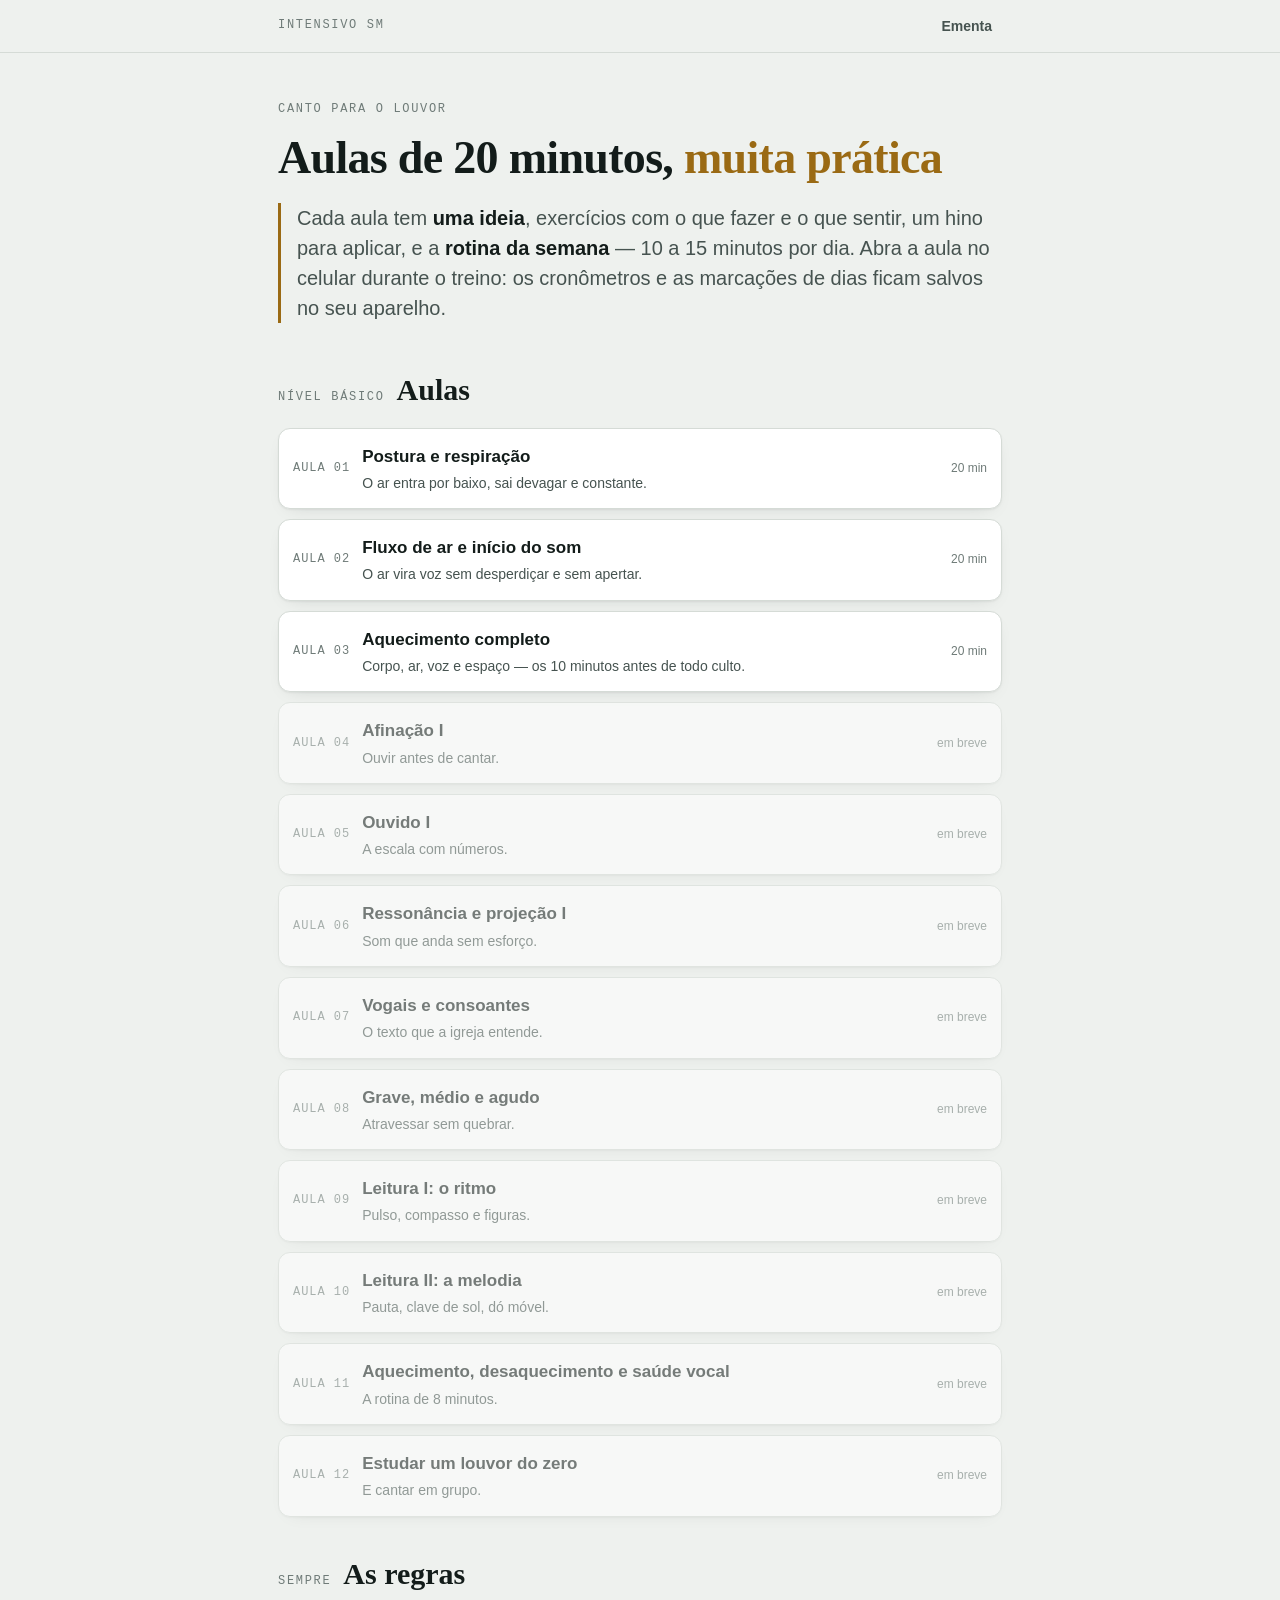
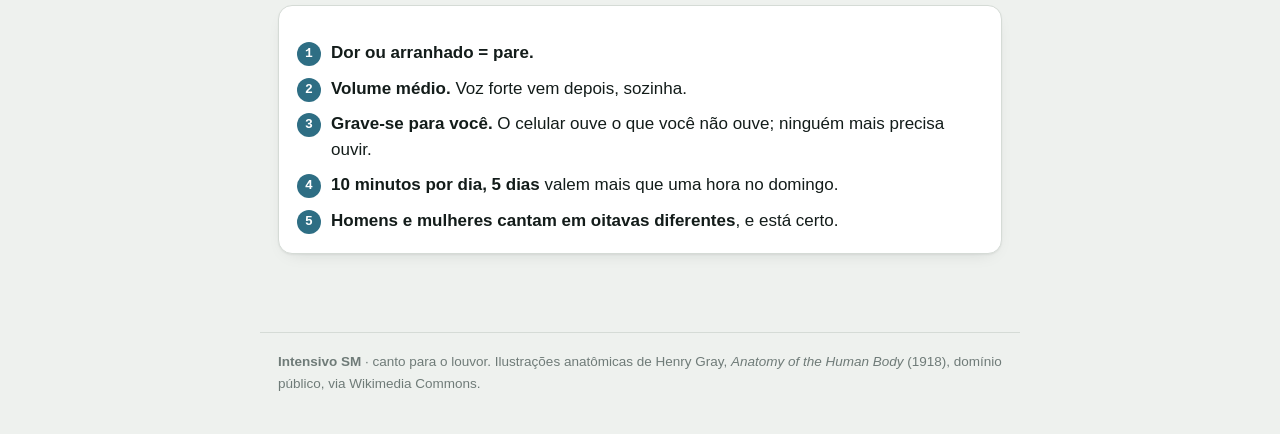
==== index.html @ c98d837c "Revisão do professor: gravação como auto-análise; aula 1 com mão no peito/barriga; aula 2 com "hhhaa" ====
<!doctype html>
<html lang="pt-BR">
<head>
<meta charset="utf-8">
<meta name="viewport" content="width=device-width, initial-scale=1, viewport-fit=cover">
<meta name="theme-color" content="#EEF1EE" media="(prefers-color-scheme: light)">
<meta name="theme-color" content="#0F1513" media="(prefers-color-scheme: dark)">
<title>Intensivo SM — canto para o louvor</title>
<meta name="description" content="Aulas de canto de 20 minutos para quem canta na igreja: teoria rápida, muita prática e uma rotina de treino para a semana.">
<link rel="stylesheet" href="assets/style.css">
</head>
<body data-lesson="index">

<header class="topbar">
  <div class="wrap">
    <span class="eyebrow">Intensivo SM</span>
    <nav aria-label="Links"><a href="https://github.com/jairofilho79/intensivo-sm-canto/blob/main/ementa-intensivo.md">Ementa</a></nav>
  </div>
</header>

<main class="wrap">
  <div class="hero">
    <span class="eyebrow">canto para o louvor</span>
    <h1>Aulas de 20 minutos, <em>muita prática</em></h1>
    <p class="thesis">Cada aula tem <strong>uma ideia</strong>, exercícios com o que fazer e o que sentir, um hino para aplicar, e a <strong>rotina da semana</strong> — 10 a 15 minutos por dia. Abra a aula no celular durante o treino: os cronômetros e as marcações de dias ficam salvos no seu aparelho.</p>
  </div>

  <section>
    <div class="sec-head"><span class="eyebrow">nível básico</span><h2>Aulas</h2></div>
    <ul class="lessons">
      <li><a href="aula-01-respiracao.html"><span class="num">AULA 01</span><span class="t">Postura e respiração<span class="s">O ar entra por baixo, sai devagar e constante.</span></span><span class="tag">20 min</span></a></li>
      <li><a href="aula-02-fluxo-de-ar.html"><span class="num">AULA 02</span><span class="t">Fluxo de ar e início do som<span class="s">O ar vira voz sem desperdiçar e sem apertar.</span></span><span class="tag">20 min</span></a></li>
      <li><a href="aula-03-aquecimento.html"><span class="num">AULA 03</span><span class="t">Aquecimento completo<span class="s">Corpo, ar, voz e espaço — os 10 minutos antes de todo culto.</span></span><span class="tag">20 min</span></a></li>
      <li><a class="soon" href="#" aria-disabled="true"><span class="num">AULA 04</span><span class="t">Afinação I<span class="s">Ouvir antes de cantar.</span></span><span class="tag">em breve</span></a></li>
      <li><a class="soon" href="#" aria-disabled="true"><span class="num">AULA 05</span><span class="t">Ouvido I<span class="s">A escala com números.</span></span><span class="tag">em breve</span></a></li>
      <li><a class="soon" href="#" aria-disabled="true"><span class="num">AULA 06</span><span class="t">Ressonância e projeção I<span class="s">Som que anda sem esforço.</span></span><span class="tag">em breve</span></a></li>
      <li><a class="soon" href="#" aria-disabled="true"><span class="num">AULA 07</span><span class="t">Vogais e consoantes<span class="s">O texto que a igreja entende.</span></span><span class="tag">em breve</span></a></li>
      <li><a class="soon" href="#" aria-disabled="true"><span class="num">AULA 08</span><span class="t">Grave, médio e agudo<span class="s">Atravessar sem quebrar.</span></span><span class="tag">em breve</span></a></li>
      <li><a class="soon" href="#" aria-disabled="true"><span class="num">AULA 09</span><span class="t">Leitura I: o ritmo<span class="s">Pulso, compasso e figuras.</span></span><span class="tag">em breve</span></a></li>
      <li><a class="soon" href="#" aria-disabled="true"><span class="num">AULA 10</span><span class="t">Leitura II: a melodia<span class="s">Pauta, clave de sol, dó móvel.</span></span><span class="tag">em breve</span></a></li>
      <li><a class="soon" href="#" aria-disabled="true"><span class="num">AULA 11</span><span class="t">Aquecimento, desaquecimento e saúde vocal<span class="s">A rotina de 8 minutos.</span></span><span class="tag">em breve</span></a></li>
      <li><a class="soon" href="#" aria-disabled="true"><span class="num">AULA 12</span><span class="t">Estudar um louvor do zero<span class="s">E cantar em grupo.</span></span><span class="tag">em breve</span></a></li>
    </ul>
  </section>

  <section>
    <div class="sec-head"><span class="eyebrow">sempre</span><h2>As regras</h2></div>
    <div class="card">
      <ol class="steps">
        <li><strong>Dor ou arranhado = pare.</strong></li>
        <li><strong>Volume médio.</strong> Voz forte vem depois, sozinha.</li>
        <li><strong>Grave-se para você.</strong> O celular ouve o que você não ouve; ninguém mais precisa ouvir.</li>
        <li><strong>10 minutos por dia, 5 dias</strong> valem mais que uma hora no domingo.</li>
        <li><strong>Homens e mulheres cantam em oitavas diferentes</strong>, e está certo.</li>
      </ol>
    </div>
  </section>
</main>

<footer>
  <div class="wrap">
    <p><b>Intensivo SM</b> · canto para o louvor. Ilustrações anatômicas de Henry Gray, <em>Anatomy of the Human Body</em> (1918), domínio público, via Wikimedia Commons.</p>
  </div>
</footer>

<script src="assets/app.js"></script>
</body>
</html>
---- assets/style.css ----
/* Intensivo SM — estilo compartilhado das aulas
   Mobile-first. Funciona sem JS; o JS só adiciona timer e checklists. */

:root{
  --paper:#EEF1EE; --surface:#FFFFFF; --surface-2:#F4F7F4;
  --ink:#131C1A; --ink-2:#465350; --ink-3:#6F7B78;
  --rule:#D5DBD6; --accent:#2E6E84; --accent-ink:#FFFFFF;
  --good:#3E7D5A; --warn:#A3491F; --warn-bg:#FBEFE7; --gold:#9A6A14;
  --shadow:0 1px 2px rgba(19,28,26,.05), 0 6px 20px -12px rgba(19,28,26,.22);
  --maxw:760px; --radius:14px;
  color-scheme:light;
}
@media (prefers-color-scheme:dark){
  :root:not([data-theme="light"]){
    --paper:#0F1513; --surface:#161D1B; --surface-2:#1C2523;
    --ink:#E7ECE8; --ink-2:#A9B4B0; --ink-3:#7E8986;
    --rule:#2A3431; --accent:#7CC0D6; --accent-ink:#0F1513;
    --good:#8DC9A6; --warn:#E8956B; --warn-bg:#2A1E17; --gold:#E0B25C;
    --shadow:0 1px 2px rgba(0,0,0,.4), 0 8px 24px -14px rgba(0,0,0,.7);
    color-scheme:dark;
  }
}
:root[data-theme="dark"]{
  --paper:#0F1513; --surface:#161D1B; --surface-2:#1C2523;
  --ink:#E7ECE8; --ink-2:#A9B4B0; --ink-3:#7E8986;
  --rule:#2A3431; --accent:#7CC0D6; --accent-ink:#0F1513;
  --good:#8DC9A6; --warn:#E8956B; --warn-bg:#2A1E17; --gold:#E0B25C;
  --shadow:0 1px 2px rgba(0,0,0,.4), 0 8px 24px -14px rgba(0,0,0,.7);
  color-scheme:dark;
}

*{box-sizing:border-box}
html{-webkit-text-size-adjust:100%; text-size-adjust:100%}
body{
  margin:0; background:var(--paper); color:var(--ink);
  font-family:-apple-system,BlinkMacSystemFont,"Segoe UI",Roboto,"Helvetica Neue",Arial,sans-serif;
  font-size:17px; line-height:1.6; -webkit-font-smoothing:antialiased;
  padding-left:env(safe-area-inset-left); padding-right:env(safe-area-inset-right);
  -webkit-tap-highlight-color:transparent;
}
h1,h2,h3,h4{font-family:"Iowan Old Style","Palatino Linotype",Palatino,Georgia,"Times New Roman",serif;font-weight:700;margin:0;line-height:1.15;text-wrap:balance}
p{margin:0}
p+p{margin-top:.7em}
a{color:var(--accent)}
img{max-width:100%;height:auto;display:block}
button{font:inherit;color:inherit}
:focus-visible{outline:3px solid var(--accent);outline-offset:3px;border-radius:4px}
.wrap{max-width:var(--maxw);margin:0 auto;padding:0 18px}
.mono{font-family:ui-monospace,"SF Mono",Menlo,Consolas,monospace;font-variant-numeric:tabular-nums}
.eyebrow{font-family:ui-monospace,"SF Mono",Menlo,Consolas,monospace;font-size:12px;letter-spacing:.14em;text-transform:uppercase;color:var(--ink-3)}
.sr-only{position:absolute;width:1px;height:1px;overflow:hidden;clip:rect(0 0 0 0);white-space:nowrap}

/* barra fixa */
.topbar{position:sticky;top:0;z-index:20;background:color-mix(in srgb,var(--paper) 90%,transparent);backdrop-filter:blur(10px);-webkit-backdrop-filter:blur(10px);border-bottom:1px solid var(--rule);padding-top:env(safe-area-inset-top)}
.topbar .wrap{display:flex;align-items:center;justify-content:space-between;gap:10px;min-height:52px}
.topbar .eyebrow{white-space:nowrap;overflow:hidden;text-overflow:ellipsis;min-width:0}
.topbar nav{display:flex;gap:4px}
.topbar a{display:inline-flex;align-items:center;justify-content:center;min-width:44px;min-height:44px;padding:0 10px;border-radius:10px;text-decoration:none;color:var(--ink-2);font-size:14px;font-weight:600}
.topbar a:hover{background:var(--surface-2)}
.topbar a[aria-disabled="true"]{opacity:.35;pointer-events:none}

/* abertura */
.hero{padding:40px 0 10px}
.hero h1{font-size:clamp(30px,7vw,46px);letter-spacing:-.015em;margin-top:12px}
.hero h1 em{font-style:normal;color:var(--gold)}
.thesis{margin-top:18px;font-size:clamp(17px,2.4vw,20px);line-height:1.5;color:var(--ink-2);border-left:3px solid var(--gold);padding-left:16px}
.thesis strong{color:var(--ink)}

/* seções */
section{margin-top:40px}
.sec-head{display:flex;align-items:baseline;gap:12px;margin-bottom:14px}
.sec-head h2{font-size:clamp(23px,5vw,30px)}
.sec-head .eyebrow{white-space:nowrap}

/* cartões */
.card{background:var(--surface);border:1px solid var(--rule);border-radius:var(--radius);box-shadow:var(--shadow);padding:20px 18px}
.card+.card{margin-top:14px}
.card h3{font-size:21px}
.card .lede{margin-top:8px;color:var(--ink-2)}
figure{margin:0}
.fig img{border-radius:10px;background:#fff;margin:0 auto}
.fig figcaption{margin-top:12px;padding-top:10px;border-top:1px solid var(--rule);font-size:14px;line-height:1.5;color:var(--ink-2)}
.fig .credit{display:block;margin-top:6px;font-size:12px;color:var(--ink-3)}
.idea{margin-top:16px}
.idea .image{margin-top:14px;padding:12px;border-radius:10px;background:var(--surface-2);border:1px dashed var(--rule);font-size:15.5px;color:var(--ink-2)}
.idea .image b{color:var(--ink)}

/* bloco de exercício */
.block{position:relative}
.block-top{display:flex;align-items:center;justify-content:space-between;gap:10px;flex-wrap:wrap;margin-bottom:10px}
.chip{display:inline-flex;align-items:center;gap:8px;font-family:ui-monospace,"SF Mono",Menlo,Consolas,monospace;font-size:13px;color:var(--ink-3);letter-spacing:.04em}
.chip b{color:var(--ink);font-weight:600}
.steps{margin:14px 0 0;padding:0;list-style:none;counter-reset:s;display:grid;gap:10px}
.steps li{counter-increment:s;position:relative;padding-left:34px;line-height:1.5}
.steps li::before{content:counter(s);position:absolute;left:0;top:2px;width:24px;height:24px;border-radius:50%;background:var(--accent);color:var(--accent-ink);font-family:ui-monospace,Menlo,monospace;font-size:13px;font-weight:600;display:grid;place-items:center}
.fields{display:grid;gap:10px;margin-top:16px}
@media (min-width:640px){.fields{grid-template-columns:1fr 1fr}.fields .span{grid-column:1/-1}}
.field{background:var(--surface-2);border:1px solid var(--rule);border-radius:10px;padding:13px 14px;font-size:15.5px;color:var(--ink-2)}
.field h4{font-family:ui-monospace,"SF Mono",Menlo,Consolas,monospace;font-weight:600;font-size:11.5px;letter-spacing:.14em;text-transform:uppercase;color:var(--ink-3);margin-bottom:7px}
.field.feel h4{color:var(--good)}
.field.warn{background:var(--warn-bg);border-color:transparent}
.field.warn h4{color:var(--warn)}
.field strong{color:var(--ink)}

/* timer */
.timer{display:inline-flex;align-items:center;gap:6px}
.timer button{min-height:44px;min-width:44px;padding:0 14px;border-radius:999px;border:1px solid var(--rule);background:var(--surface);cursor:pointer;font-weight:600;font-size:15px;display:inline-flex;align-items:center;gap:8px;touch-action:manipulation}
.timer button.primary{background:var(--accent);color:var(--accent-ink);border-color:transparent}
.timer output{font-family:ui-monospace,"SF Mono",Menlo,Consolas,monospace;font-variant-numeric:tabular-nums;font-size:15px;min-width:4ch;text-align:center}
.timer.running button.primary{background:var(--warn)}
.timer.done output{color:var(--good);font-weight:700}
.timer .reset{padding:0 10px}

/* tabela de rotina */
.routine{width:100%;border-collapse:collapse;margin-top:12px;font-size:15.5px}
.routine th,.routine td{text-align:left;padding:10px 8px;border-top:1px solid var(--rule);vertical-align:top}
.routine th{font-family:ui-monospace,Menlo,monospace;font-size:11.5px;letter-spacing:.12em;text-transform:uppercase;color:var(--ink-3);font-weight:600;border-top:none}
.routine td.min{font-family:ui-monospace,Menlo,monospace;white-space:nowrap;color:var(--ink-3)}
.routine td strong{color:var(--ink)}

/* checklist de dias */
.days{display:grid;grid-template-columns:repeat(5,1fr);gap:8px;margin-top:14px}
.days label{display:flex;flex-direction:column;align-items:center;gap:6px;padding:10px 4px;border:1px solid var(--rule);border-radius:10px;background:var(--surface-2);cursor:pointer;font-size:13px;color:var(--ink-2);min-height:64px;justify-content:center;user-select:none}
.days input{width:22px;height:22px;margin:0;accent-color:var(--accent)}
.days label:has(input:checked){background:var(--surface);border-color:var(--good);color:var(--ink)}
.days label:has(input:checked) span{font-weight:700}
.record{margin-top:14px;padding:13px 14px;border-radius:10px;background:var(--surface-2);border:1px solid var(--rule);font-size:15.5px;color:var(--ink-2);display:flex;gap:10px;align-items:flex-start}
.record strong{color:var(--ink)}

/* passou? */
.checks{margin:12px 0 0;padding:0;list-style:none;display:grid;gap:8px}
.checks label{display:flex;gap:12px;align-items:flex-start;padding:12px 12px;border:1px solid var(--rule);border-radius:10px;background:var(--surface);cursor:pointer;line-height:1.45}
.checks input{width:22px;height:22px;flex:none;margin-top:2px;accent-color:var(--good)}
.checks label:has(input:checked){border-color:var(--good)}

/* avisos */
.rule{margin-top:20px;padding:14px 16px;border-radius:10px;background:var(--warn-bg);color:var(--ink-2);font-size:15.5px;border-left:3px solid var(--warn)}
.rule strong{color:var(--warn)}
.next{margin-top:16px;padding:14px 16px;border-radius:10px;background:var(--surface-2);border:1px dashed var(--rule);font-size:15.5px;color:var(--ink-2)}

/* rodapé */
footer{margin-top:56px;padding:22px 0 calc(40px + env(safe-area-inset-bottom));color:var(--ink-3);font-size:13.5px;line-height:1.6}
footer .wrap{border-top:1px solid var(--rule);padding-top:18px}
.footnav{display:flex;justify-content:space-between;gap:10px;margin-bottom:16px}
.footnav a{display:inline-flex;align-items:center;min-height:44px;padding:0 14px;border-radius:10px;border:1px solid var(--rule);background:var(--surface);text-decoration:none;color:var(--ink);font-weight:600;font-size:15px}
.footnav a[aria-disabled="true"]{opacity:.35;pointer-events:none}

/* índice */
.lessons{margin:20px 0 0;padding:0;list-style:none;display:grid;gap:10px}
.lessons a{display:grid;grid-template-columns:auto 1fr auto;align-items:center;gap:12px;padding:14px 14px;border:1px solid var(--rule);border-radius:12px;background:var(--surface);text-decoration:none;color:var(--ink);box-shadow:var(--shadow)}
.lessons .num{font-family:ui-monospace,Menlo,monospace;font-size:12px;color:var(--ink-3);letter-spacing:.08em;white-space:nowrap}
.lessons .t{font-weight:700;font-size:17px}
.lessons .s{display:block;font-weight:400;font-size:14px;color:var(--ink-2);margin-top:2px}
.lessons .soon{opacity:.55;pointer-events:none}
.lessons .tag{font-size:12px;color:var(--ink-3);white-space:nowrap}

@media (prefers-reduced-motion:reduce){*{animation:none!important;transition:none!important;scroll-behavior:auto!important}}
@media print{.topbar,.timer,.footnav{display:none}.card{box-shadow:none;break-inside:avoid}}
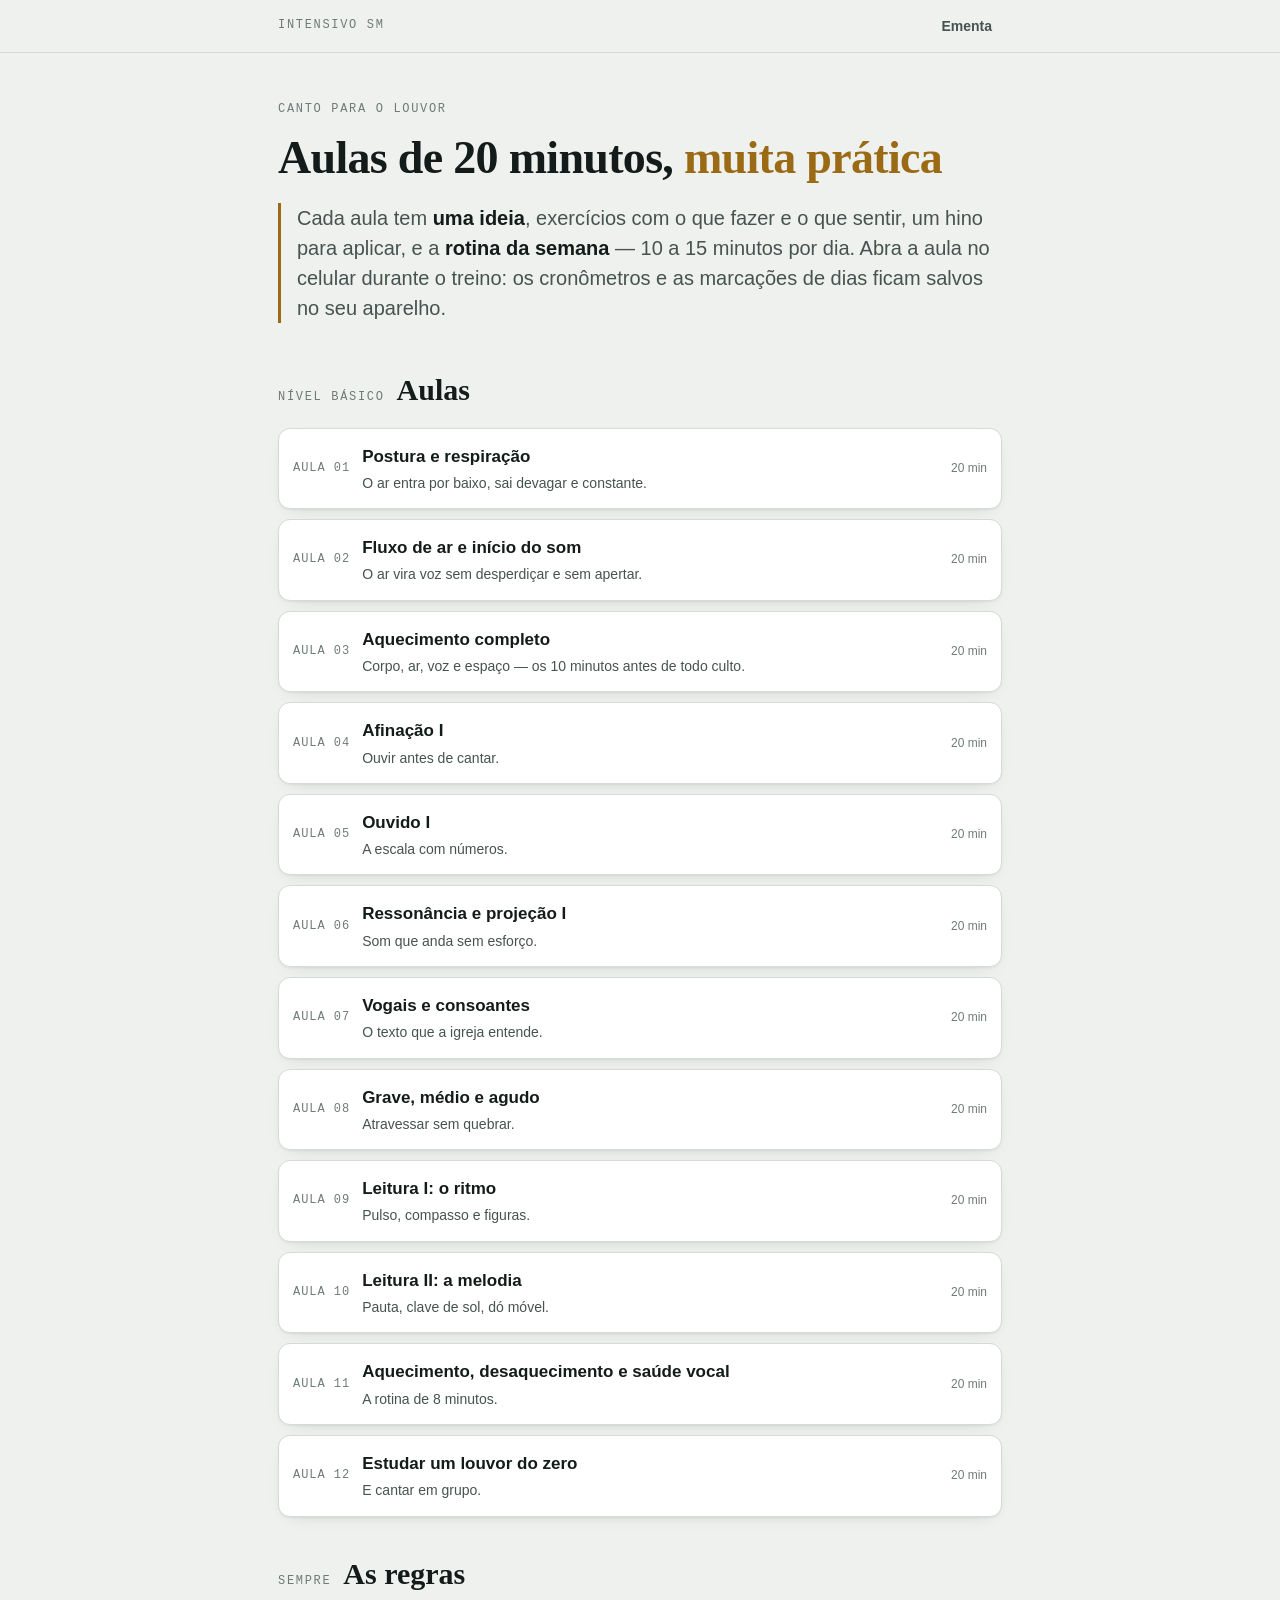
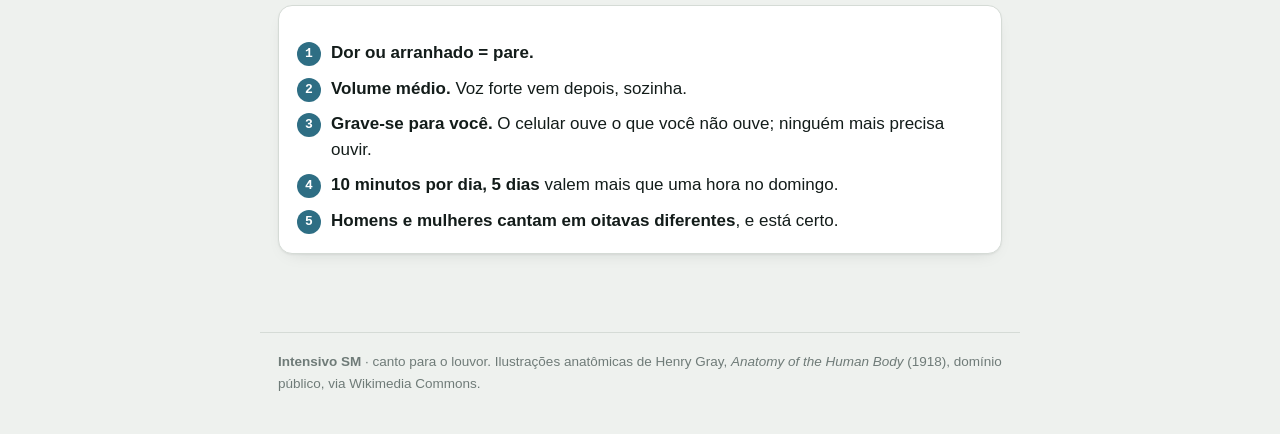
==== commit 1ecbcfec: "Aulas 4–12 como páginas; ementa do intermediário e do avançado com roteiro completo - Páginas aula-0" ====
--- a/index.html
+++ b/index.html
@@ -31,15 +31,15 @@
       <li><a href="aula-01-respiracao.html"><span class="num">AULA 01</span><span class="t">Postura e respiração<span class="s">O ar entra por baixo, sai devagar e constante.</span></span><span class="tag">20 min</span></a></li>
       <li><a href="aula-02-fluxo-de-ar.html"><span class="num">AULA 02</span><span class="t">Fluxo de ar e início do som<span class="s">O ar vira voz sem desperdiçar e sem apertar.</span></span><span class="tag">20 min</span></a></li>
       <li><a href="aula-03-aquecimento.html"><span class="num">AULA 03</span><span class="t">Aquecimento completo<span class="s">Corpo, ar, voz e espaço — os 10 minutos antes de todo culto.</span></span><span class="tag">20 min</span></a></li>
-      <li><a class="soon" href="#" aria-disabled="true"><span class="num">AULA 04</span><span class="t">Afinação I<span class="s">Ouvir antes de cantar.</span></span><span class="tag">em breve</span></a></li>
-      <li><a class="soon" href="#" aria-disabled="true"><span class="num">AULA 05</span><span class="t">Ouvido I<span class="s">A escala com números.</span></span><span class="tag">em breve</span></a></li>
-      <li><a class="soon" href="#" aria-disabled="true"><span class="num">AULA 06</span><span class="t">Ressonância e projeção I<span class="s">Som que anda sem esforço.</span></span><span class="tag">em breve</span></a></li>
-      <li><a class="soon" href="#" aria-disabled="true"><span class="num">AULA 07</span><span class="t">Vogais e consoantes<span class="s">O texto que a igreja entende.</span></span><span class="tag">em breve</span></a></li>
-      <li><a class="soon" href="#" aria-disabled="true"><span class="num">AULA 08</span><span class="t">Grave, médio e agudo<span class="s">Atravessar sem quebrar.</span></span><span class="tag">em breve</span></a></li>
-      <li><a class="soon" href="#" aria-disabled="true"><span class="num">AULA 09</span><span class="t">Leitura I: o ritmo<span class="s">Pulso, compasso e figuras.</span></span><span class="tag">em breve</span></a></li>
-      <li><a class="soon" href="#" aria-disabled="true"><span class="num">AULA 10</span><span class="t">Leitura II: a melodia<span class="s">Pauta, clave de sol, dó móvel.</span></span><span class="tag">em breve</span></a></li>
-      <li><a class="soon" href="#" aria-disabled="true"><span class="num">AULA 11</span><span class="t">Aquecimento, desaquecimento e saúde vocal<span class="s">A rotina de 8 minutos.</span></span><span class="tag">em breve</span></a></li>
-      <li><a class="soon" href="#" aria-disabled="true"><span class="num">AULA 12</span><span class="t">Estudar um louvor do zero<span class="s">E cantar em grupo.</span></span><span class="tag">em breve</span></a></li>
+      <li><a href="aula-04-afinacao.html"><span class="num">AULA 04</span><span class="t">Afinação I<span class="s">Ouvir antes de cantar.</span></span><span class="tag">20 min</span></a></li>
+      <li><a href="aula-05-ouvido.html"><span class="num">AULA 05</span><span class="t">Ouvido I<span class="s">A escala com números.</span></span><span class="tag">20 min</span></a></li>
+      <li><a href="aula-06-ressonancia.html"><span class="num">AULA 06</span><span class="t">Ressonância e projeção I<span class="s">Som que anda sem esforço.</span></span><span class="tag">20 min</span></a></li>
+      <li><a href="aula-07-vogais-consoantes.html"><span class="num">AULA 07</span><span class="t">Vogais e consoantes<span class="s">O texto que a igreja entende.</span></span><span class="tag">20 min</span></a></li>
+      <li><a href="aula-08-grave-medio-agudo.html"><span class="num">AULA 08</span><span class="t">Grave, médio e agudo<span class="s">Atravessar sem quebrar.</span></span><span class="tag">20 min</span></a></li>
+      <li><a href="aula-09-leitura-ritmo.html"><span class="num">AULA 09</span><span class="t">Leitura I: o ritmo<span class="s">Pulso, compasso e figuras.</span></span><span class="tag">20 min</span></a></li>
+      <li><a href="aula-10-leitura-melodia.html"><span class="num">AULA 10</span><span class="t">Leitura II: a melodia<span class="s">Pauta, clave de sol, dó móvel.</span></span><span class="tag">20 min</span></a></li>
+      <li><a href="aula-11-saude-vocal.html"><span class="num">AULA 11</span><span class="t">Aquecimento, desaquecimento e saúde vocal<span class="s">A rotina de 8 minutos.</span></span><span class="tag">20 min</span></a></li>
+      <li><a href="aula-12-louvor-do-zero.html"><span class="num">AULA 12</span><span class="t">Estudar um louvor do zero<span class="s">E cantar em grupo.</span></span><span class="tag">20 min</span></a></li>
     </ul>
   </section>
 
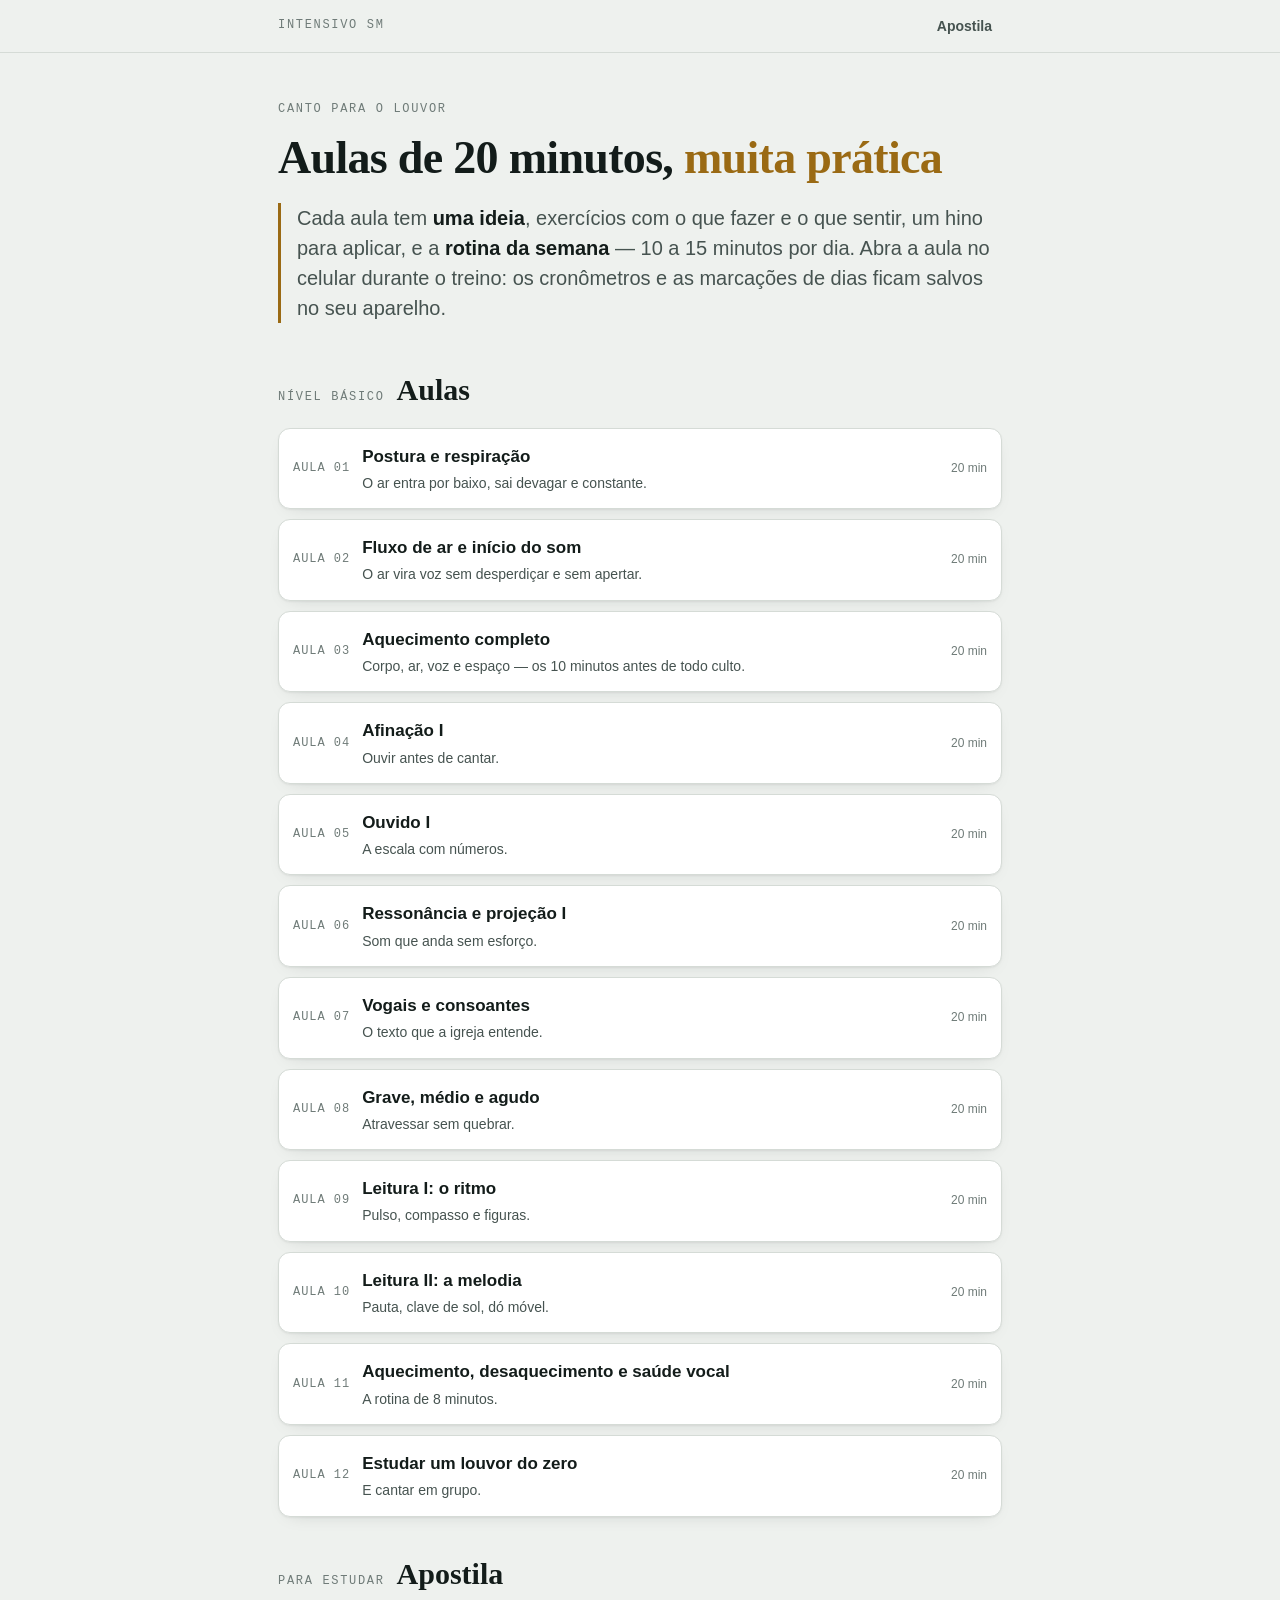
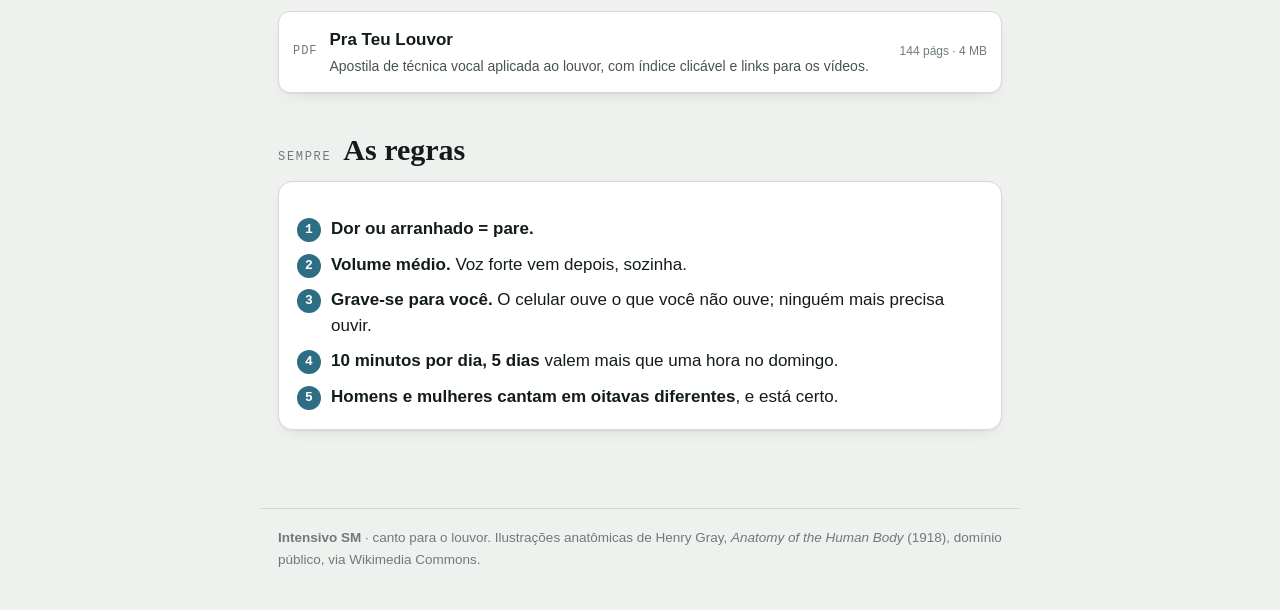
==== commit 5c3536c4: "Apostila Pra Teu Louvor no site; link da ementa oculto PDF comprimido (144 págs, 4 MB) em apostila/," ====
--- a/index.html
+++ b/index.html
@@ -14,7 +14,10 @@
 <header class="topbar">
   <div class="wrap">
     <span class="eyebrow">Intensivo SM</span>
-    <nav aria-label="Links"><a href="https://github.com/jairofilho79/intensivo-sm-canto/blob/main/ementa-intensivo.md">Ementa</a></nav>
+    <nav aria-label="Links">
+      <!-- Ementa oculta até a refatoração: <a href="https://github.com/jairofilho79/intensivo-sm-canto/blob/main/ementa-intensivo.md">Ementa</a> -->
+      <a href="apostila/pra-teu-louvor.pdf">Apostila</a>
+    </nav>
   </div>
 </header>
 
@@ -44,6 +47,13 @@
   </section>
 
   <section>
+    <div class="sec-head"><span class="eyebrow">para estudar</span><h2>Apostila</h2></div>
+    <ul class="lessons">
+      <li><a href="apostila/pra-teu-louvor.pdf"><span class="num">PDF</span><span class="t">Pra Teu Louvor<span class="s">Apostila de técnica vocal aplicada ao louvor, com índice clicável e links para os vídeos.</span></span><span class="tag">144 págs · 4 MB</span></a></li>
+    </ul>
+  </section>
+
+  <section>
     <div class="sec-head"><span class="eyebrow">sempre</span><h2>As regras</h2></div>
     <div class="card">
       <ol class="steps">
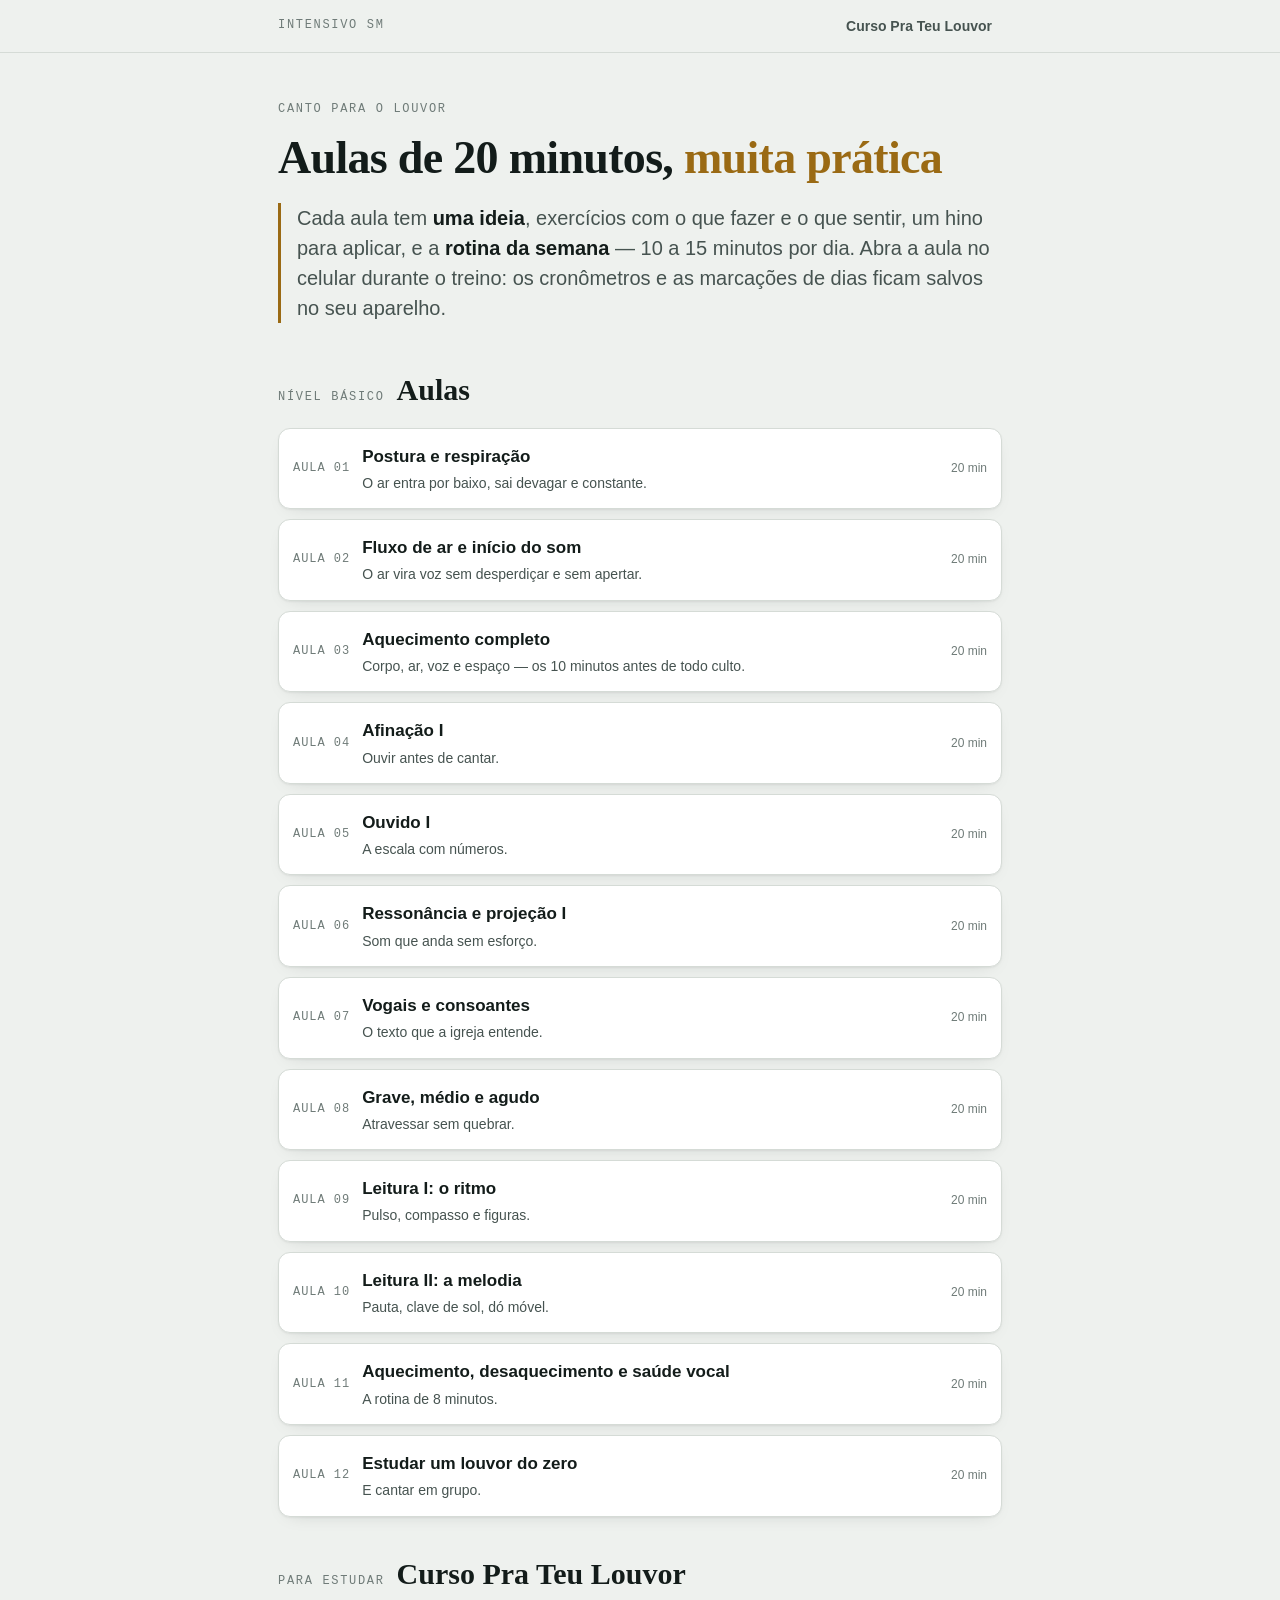
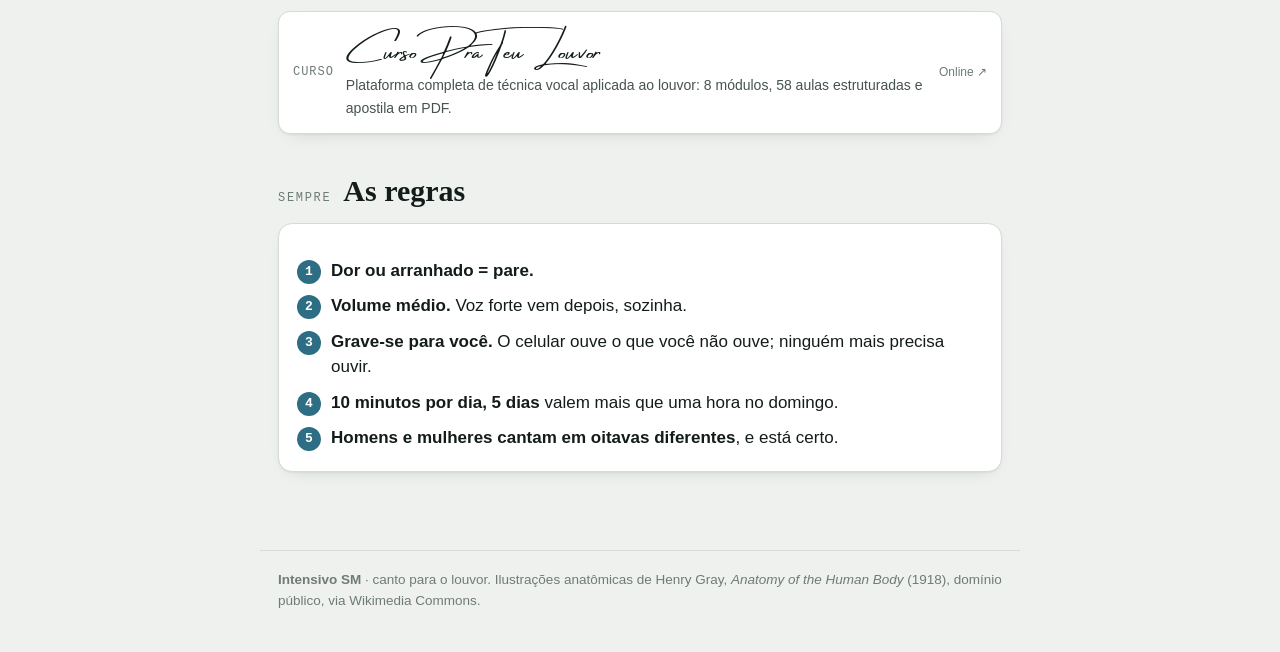
==== commit 64d39dad: "Troca botão de PDF da apostila pelo link do Curso Pra Teu Louvor com fonte Amsterdam Four" ====
--- a/index.html
+++ b/index.html
@@ -8,6 +8,7 @@
 <title>Intensivo SM — canto para o louvor</title>
 <meta name="description" content="Aulas de canto de 20 minutos para quem canta na igreja: teoria rápida, muita prática e uma rotina de treino para a semana.">
 <link rel="stylesheet" href="assets/style.css">
+<link rel="preload" href="assets/fonts/amsterdam-four-ttf.ttf" as="font" type="font/ttf" crossorigin>
 </head>
 <body data-lesson="index">
 
@@ -16,7 +17,7 @@
     <span class="eyebrow">Intensivo SM</span>
     <nav aria-label="Links">
       <!-- Ementa oculta até a refatoração: <a href="https://github.com/jairofilho79/intensivo-sm-canto/blob/main/ementa-intensivo.md">Ementa</a> -->
-      <a href="apostila/pra-teu-louvor.pdf">Apostila</a>
+      <a href="https://pra-teu-louvor.pages.dev/" target="_blank" rel="noopener">Curso Pra Teu Louvor</a>
     </nav>
   </div>
 </header>
@@ -47,9 +48,9 @@
   </section>
 
   <section>
-    <div class="sec-head"><span class="eyebrow">para estudar</span><h2>Apostila</h2></div>
+    <div class="sec-head"><span class="eyebrow">para estudar</span><h2>Curso Pra Teu Louvor</h2></div>
     <ul class="lessons">
-      <li><a href="apostila/pra-teu-louvor.pdf"><span class="num">PDF</span><span class="t">Pra Teu Louvor<span class="s">Apostila de técnica vocal aplicada ao louvor, com índice clicável e links para os vídeos.</span></span><span class="tag">144 págs · 4 MB</span></a></li>
+      <li><a href="https://pra-teu-louvor.pages.dev/" target="_blank" rel="noopener"><span class="num">CURSO</span><span class="t"><span class="brand-title-script">Curso Pra Teu Louvor</span><span class="s">Plataforma completa de técnica vocal aplicada ao louvor: 8 módulos, 58 aulas estruturadas e apostila em PDF.</span></span><span class="tag">Online ↗</span></a></li>
     </ul>
   </section>
 
--- a/assets/style.css
+++ b/assets/style.css
@@ -1,5 +1,21 @@
 /* Intensivo SM — estilo compartilhado das aulas
    Mobile-first. Funciona sem JS; o JS só adiciona timer e checklists. */
+
+@font-face {
+  font-family: 'Amsterdam Four';
+  src: url('fonts/amsterdam-four-ttf.ttf') format('truetype');
+  font-weight: normal;
+  font-style: normal;
+  font-display: swap;
+}
+
+@font-face {
+  font-family: 'Amsterdam Four';
+  src: url('fonts/amsterdam-four-ttf.ttf') format('truetype');
+  font-weight: bold;
+  font-style: normal;
+  font-display: swap;
+}
 
 :root{
   --paper:#EEF1EE; --surface:#FFFFFF; --surface-2:#F4F7F4;
@@ -153,6 +169,19 @@
 .lessons .s{display:block;font-weight:400;font-size:14px;color:var(--ink-2);margin-top:2px}
 .lessons .soon{opacity:.55;pointer-events:none}
 .lessons .tag{font-size:12px;color:var(--ink-3);white-space:nowrap}
+.brand-title-script{
+  font-family:'Amsterdam Four','Alex Brush',cursive;
+  font-size:27px;
+  font-weight:normal;
+  display:block;
+  line-height:1.2;
+  letter-spacing:.02em;
+  color:var(--ink);
+  padding:4px 0 6px;
+}
+.brand-title-script + .s{
+  margin-top:6px;
+}
 
 @media (prefers-reduced-motion:reduce){*{animation:none!important;transition:none!important;scroll-behavior:auto!important}}
 @media print{.topbar,.timer,.footnav{display:none}.card{box-shadow:none;break-inside:avoid}}
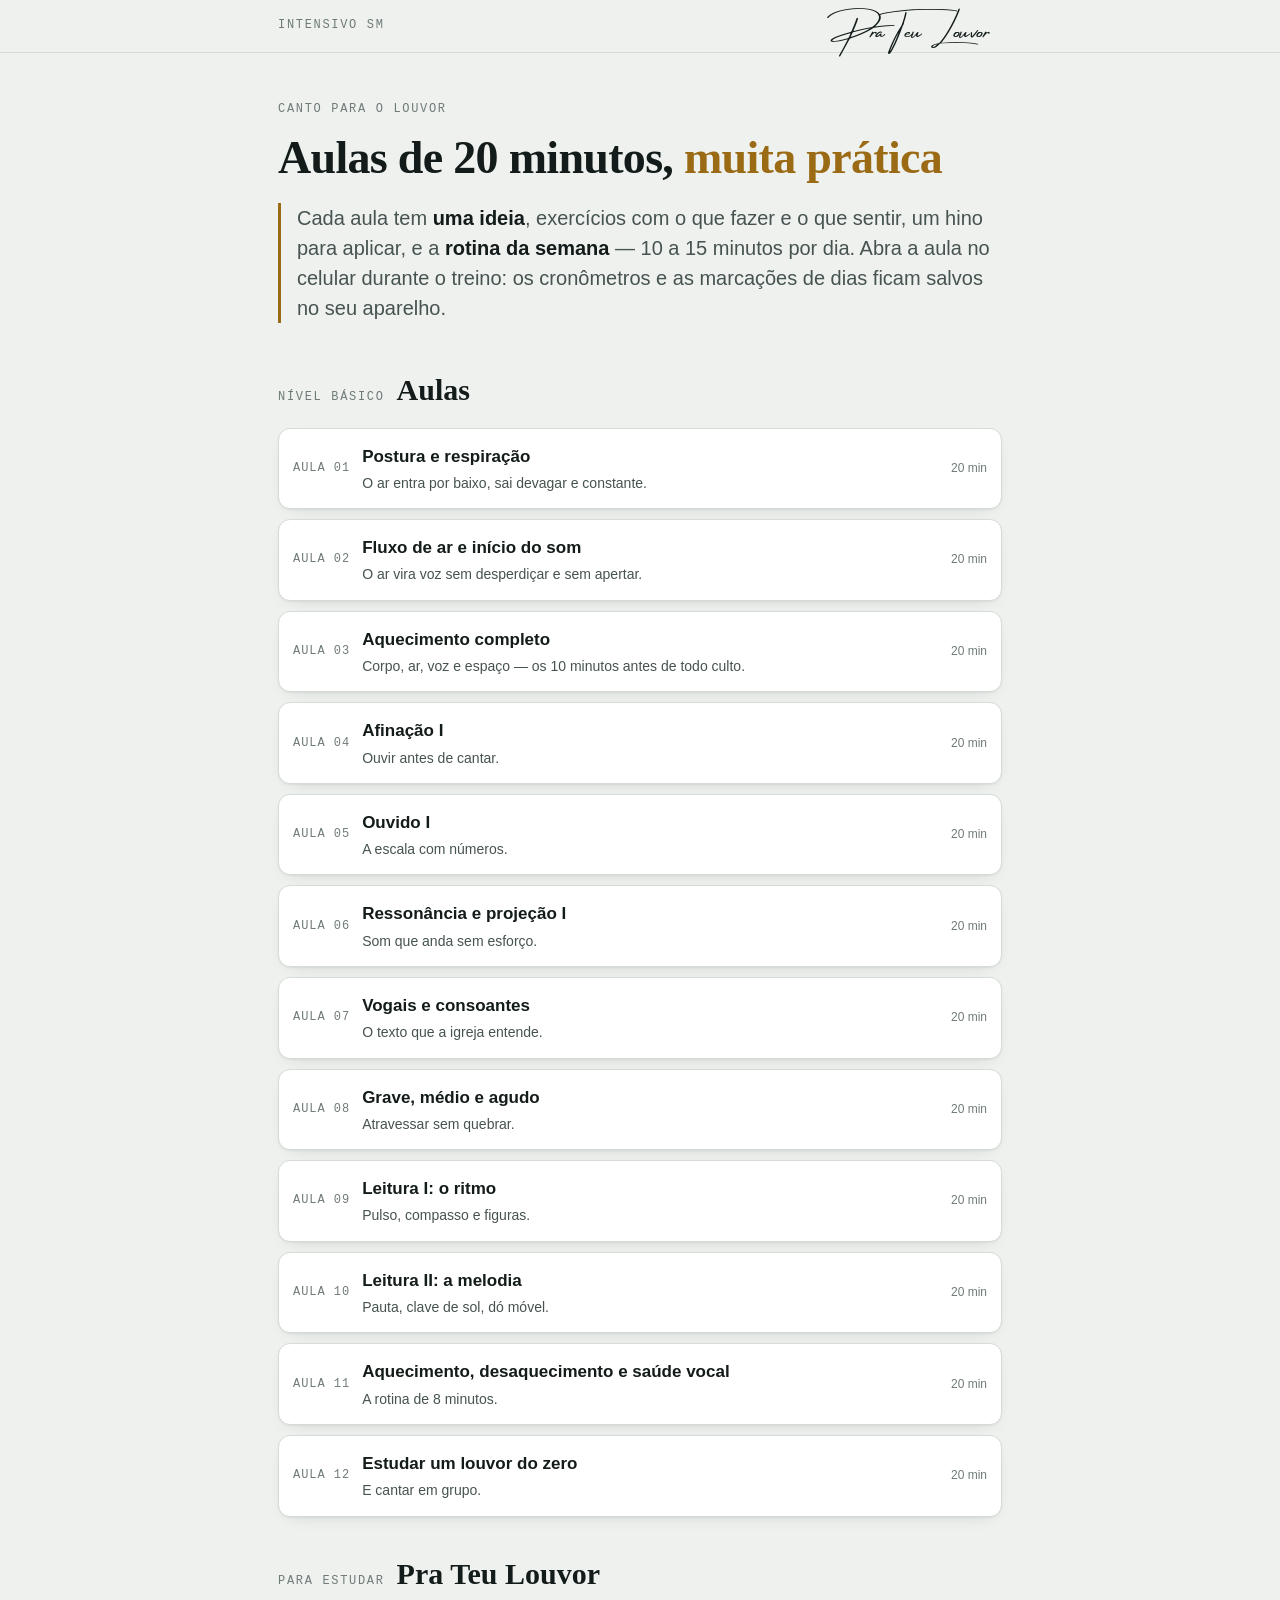
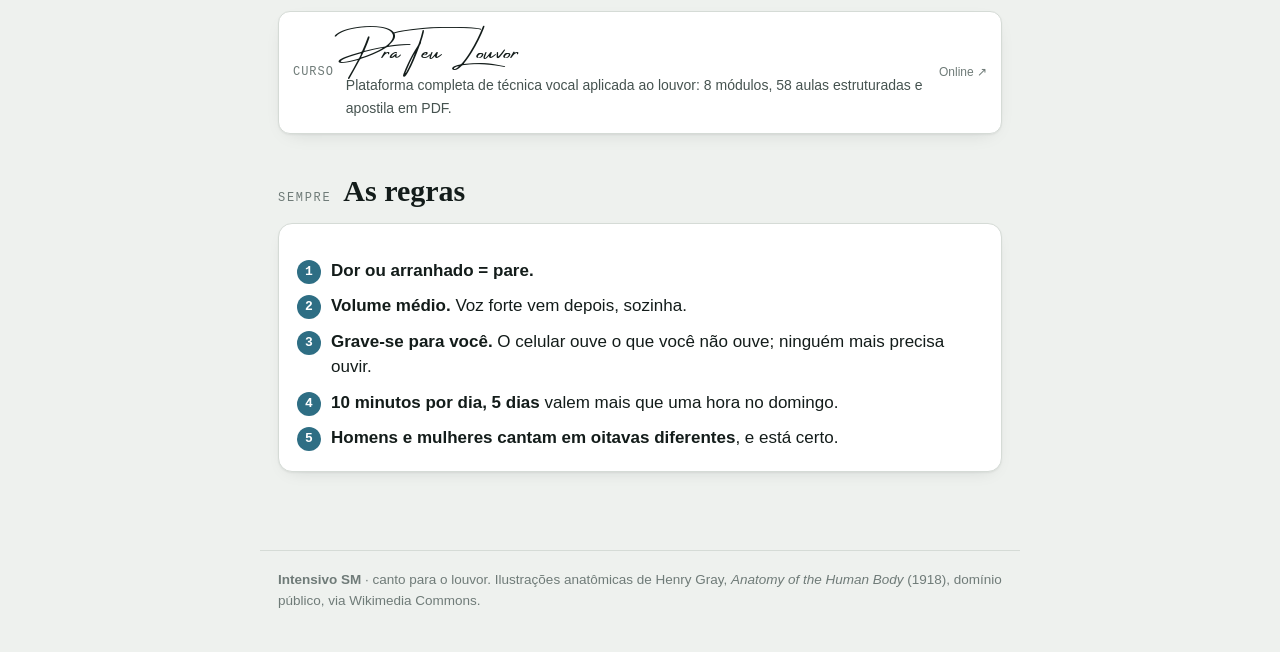
==== commit 00641cb4: "Ajusta botão e título para Pra Teu Louvor com tipografia oficial Amsterdam Four" ====
--- a/index.html
+++ b/index.html
@@ -17,7 +17,7 @@
     <span class="eyebrow">Intensivo SM</span>
     <nav aria-label="Links">
       <!-- Ementa oculta até a refatoração: <a href="https://github.com/jairofilho79/intensivo-sm-canto/blob/main/ementa-intensivo.md">Ementa</a> -->
-      <a href="https://pra-teu-louvor.pages.dev/" target="_blank" rel="noopener">Curso Pra Teu Louvor</a>
+      <a href="https://pra-teu-louvor.pages.dev/" target="_blank" rel="noopener" class="topbar-brand" title="Curso Pra Teu Louvor">Pra Teu Louvor</a>
     </nav>
   </div>
 </header>
@@ -48,9 +48,9 @@
   </section>
 
   <section>
-    <div class="sec-head"><span class="eyebrow">para estudar</span><h2>Curso Pra Teu Louvor</h2></div>
+    <div class="sec-head"><span class="eyebrow">para estudar</span><h2>Pra Teu Louvor</h2></div>
     <ul class="lessons">
-      <li><a href="https://pra-teu-louvor.pages.dev/" target="_blank" rel="noopener"><span class="num">CURSO</span><span class="t"><span class="brand-title-script">Curso Pra Teu Louvor</span><span class="s">Plataforma completa de técnica vocal aplicada ao louvor: 8 módulos, 58 aulas estruturadas e apostila em PDF.</span></span><span class="tag">Online ↗</span></a></li>
+      <li><a href="https://pra-teu-louvor.pages.dev/" target="_blank" rel="noopener"><span class="num">CURSO</span><span class="t"><span class="brand-title-script">Pra Teu Louvor</span><span class="s">Plataforma completa de técnica vocal aplicada ao louvor: 8 módulos, 58 aulas estruturadas e apostila em PDF.</span></span><span class="tag">Online ↗</span></a></li>
     </ul>
   </section>
 
--- a/assets/style.css
+++ b/assets/style.css
@@ -74,6 +74,11 @@
 .topbar a{display:inline-flex;align-items:center;justify-content:center;min-width:44px;min-height:44px;padding:0 10px;border-radius:10px;text-decoration:none;color:var(--ink-2);font-size:14px;font-weight:600}
 .topbar a:hover{background:var(--surface-2)}
 .topbar a[aria-disabled="true"]{opacity:.35;pointer-events:none}
+.topbar a.topbar-brand{font-family:'Amsterdam Four','Alex Brush',cursive;font-size:24px;font-weight:normal;letter-spacing:.02em;color:var(--ink);line-height:1;white-space:nowrap;padding:0 12px 0 6px;transition:opacity .15s ease}
+.topbar a.topbar-brand:hover{background:transparent;opacity:.8}
+@media (max-width:480px){.topbar a.topbar-brand{font-size:21px;padding:0 8px 0 4px}}
+@media (prefers-color-scheme:dark){:root:not([data-theme="light"]) .topbar a.topbar-brand{color:#ffffff;text-shadow:0 2px 10px rgba(0,0,0,.7)}}
+:root[data-theme="dark"] .topbar a.topbar-brand{color:#ffffff;text-shadow:0 2px 10px rgba(0,0,0,.7)}
 
 /* abertura */
 .hero{padding:40px 0 10px}
@@ -163,9 +168,9 @@
 
 /* índice */
 .lessons{margin:20px 0 0;padding:0;list-style:none;display:grid;gap:10px}
-.lessons a{display:grid;grid-template-columns:auto 1fr auto;align-items:center;gap:12px;padding:14px 14px;border:1px solid var(--rule);border-radius:12px;background:var(--surface);text-decoration:none;color:var(--ink);box-shadow:var(--shadow)}
+.lessons a{display:grid;grid-template-columns:auto minmax(0,1fr) auto;align-items:center;gap:12px;padding:14px 14px;border:1px solid var(--rule);border-radius:12px;background:var(--surface);text-decoration:none;color:var(--ink);box-shadow:var(--shadow)}
 .lessons .num{font-family:ui-monospace,Menlo,monospace;font-size:12px;color:var(--ink-3);letter-spacing:.08em;white-space:nowrap}
-.lessons .t{font-weight:700;font-size:17px}
+.lessons .t{font-weight:700;font-size:17px;min-width:0}
 .lessons .s{display:block;font-weight:400;font-size:14px;color:var(--ink-2);margin-top:2px}
 .lessons .soon{opacity:.55;pointer-events:none}
 .lessons .tag{font-size:12px;color:var(--ink-3);white-space:nowrap}
@@ -182,6 +187,8 @@
 .brand-title-script + .s{
   margin-top:6px;
 }
+@media (prefers-color-scheme:dark){:root:not([data-theme="light"]) .brand-title-script{color:#ffffff;text-shadow:0 2px 10px rgba(0,0,0,.7)}}
+:root[data-theme="dark"] .brand-title-script{color:#ffffff;text-shadow:0 2px 10px rgba(0,0,0,.7)}
 
 @media (prefers-reduced-motion:reduce){*{animation:none!important;transition:none!important;scroll-behavior:auto!important}}
 @media print{.topbar,.timer,.footnav{display:none}.card{box-shadow:none;break-inside:avoid}}
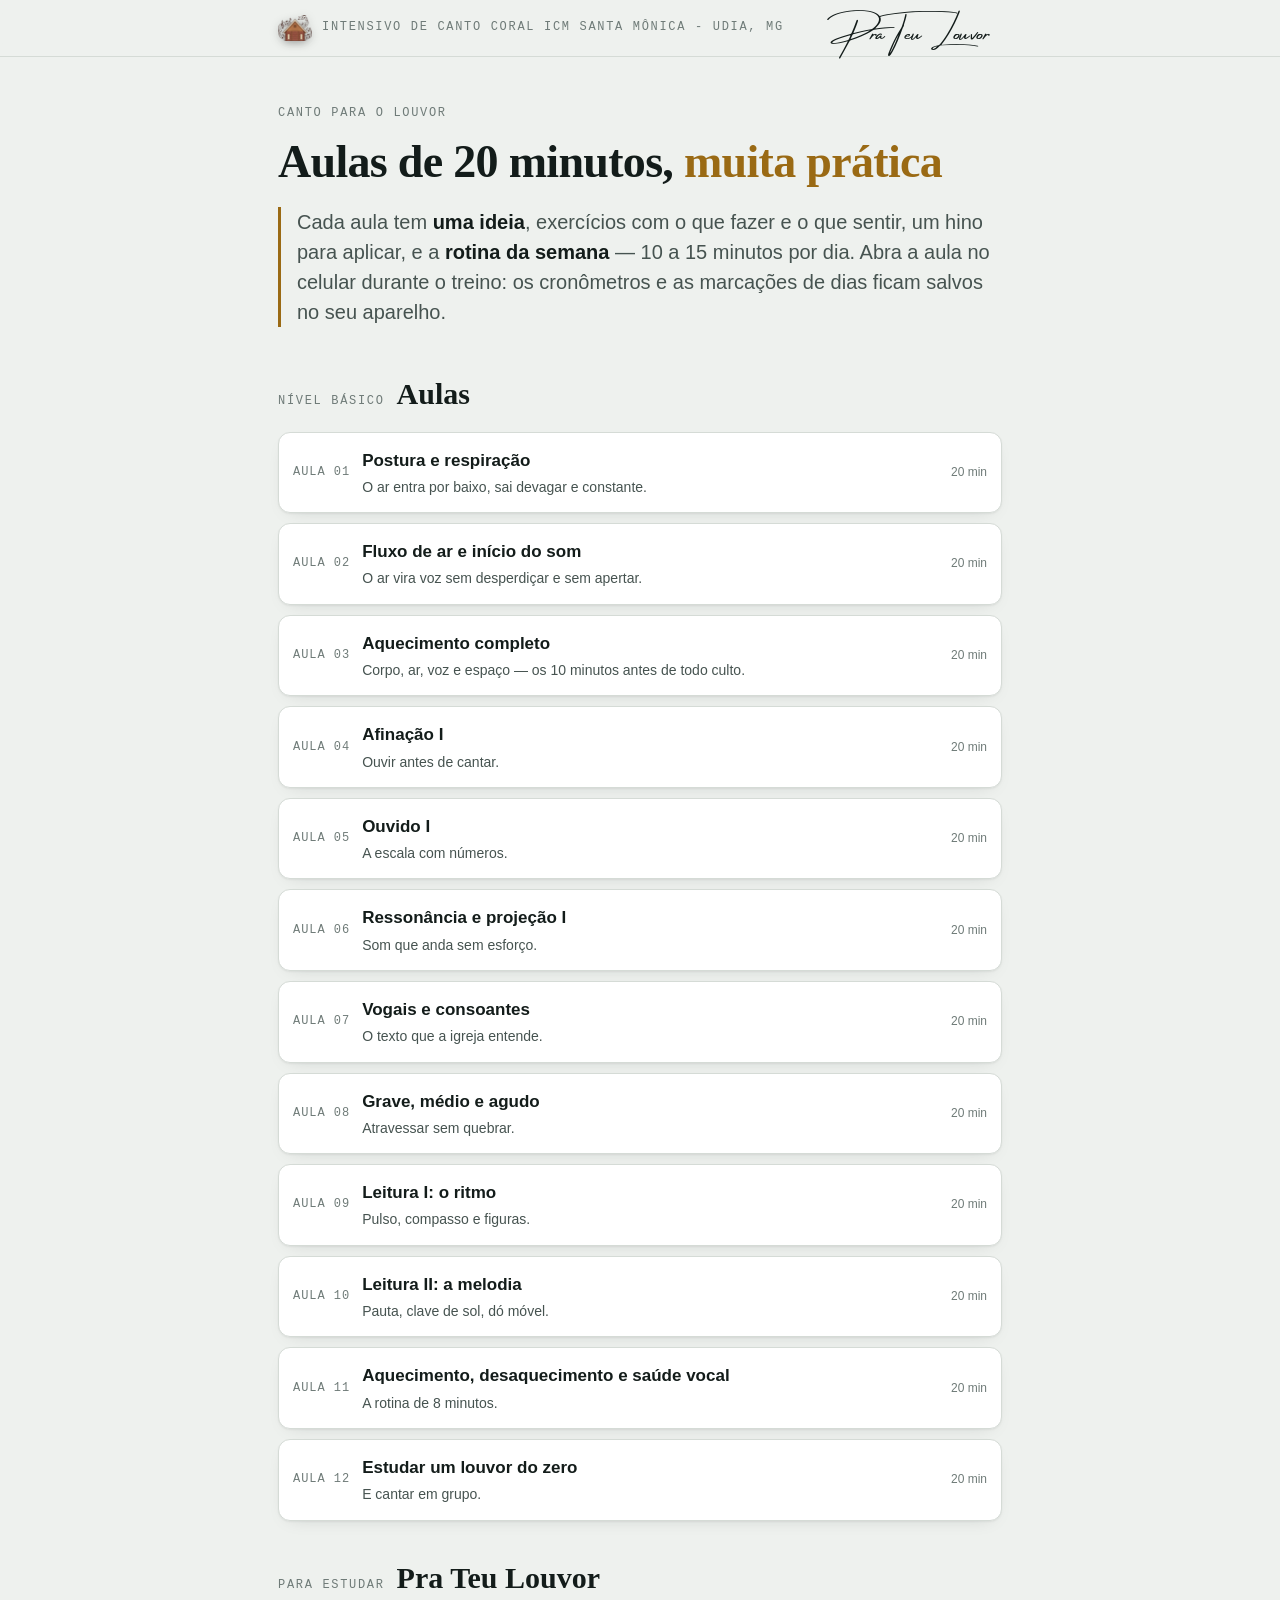
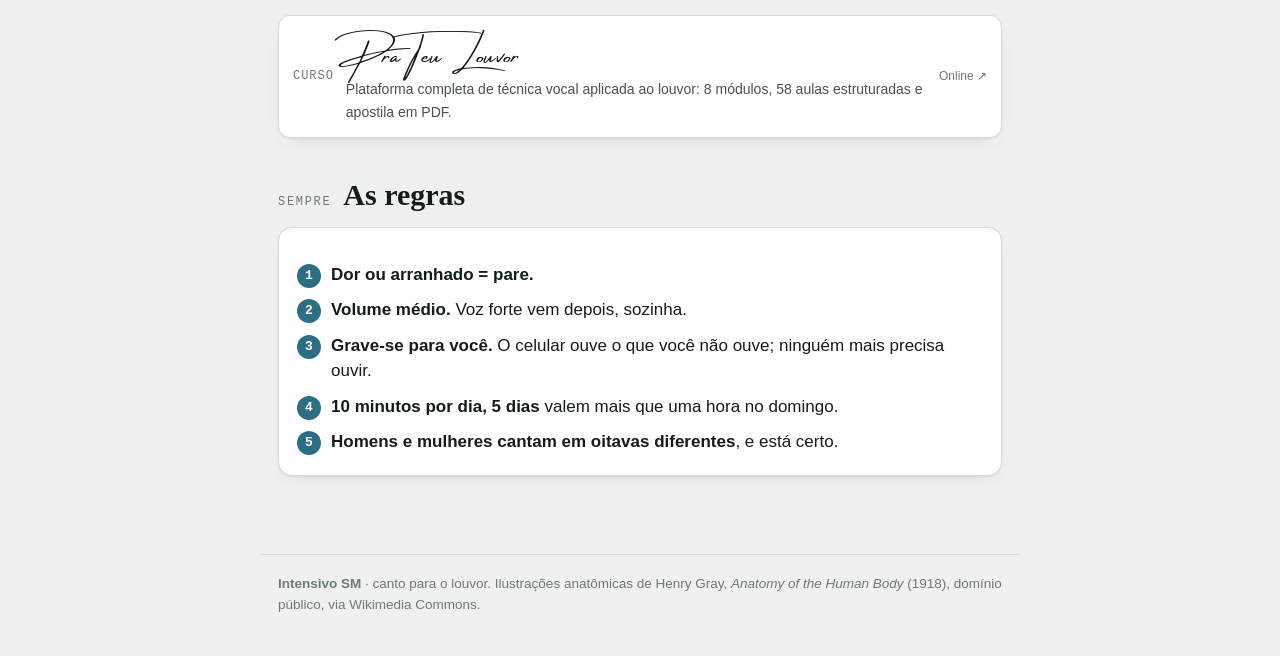
==== commit 9b770dea: "Adiciona logo na barra superior e atualiza nome para Intensivo de Canto Coral ICM Santa Mônica - UDI" ====
--- a/index.html
+++ b/index.html
@@ -5,7 +5,7 @@
 <meta name="viewport" content="width=device-width, initial-scale=1, viewport-fit=cover">
 <meta name="theme-color" content="#EEF1EE" media="(prefers-color-scheme: light)">
 <meta name="theme-color" content="#0F1513" media="(prefers-color-scheme: dark)">
-<title>Intensivo SM — canto para o louvor</title>
+<title>Intensivo de Canto Coral ICM Santa Mônica - UDIA, MG — canto para o louvor</title>
 <meta name="description" content="Aulas de canto de 20 minutos para quem canta na igreja: teoria rápida, muita prática e uma rotina de treino para a semana.">
 <link rel="stylesheet" href="assets/style.css">
 <link rel="preload" href="assets/fonts/amsterdam-four-ttf.ttf" as="font" type="font/ttf" crossorigin>
@@ -14,7 +14,13 @@
 
 <header class="topbar">
   <div class="wrap">
-    <span class="eyebrow">Intensivo SM</span>
+    <div class="brand">
+      <img src="assets/img/logo.png" alt="Logo ICM Santa Mônica" class="topbar-logo" width="34" height="34">
+      <span class="eyebrow">
+        <span class="brand-text-full">Intensivo de Canto Coral ICM Santa Mônica - UDIA, MG</span>
+        <span class="brand-text-short">Intensivo SM</span>
+      </span>
+    </div>
     <nav aria-label="Links">
       <!-- Ementa oculta até a refatoração: <a href="https://github.com/jairofilho79/intensivo-sm-canto/blob/main/ementa-intensivo.md">Ementa</a> -->
       <a href="https://pra-teu-louvor.pages.dev/" target="_blank" rel="noopener" class="topbar-brand" title="Curso Pra Teu Louvor">Pra Teu Louvor</a>
--- a/assets/style.css
+++ b/assets/style.css
@@ -68,9 +68,15 @@
 
 /* barra fixa */
 .topbar{position:sticky;top:0;z-index:20;background:color-mix(in srgb,var(--paper) 90%,transparent);backdrop-filter:blur(10px);-webkit-backdrop-filter:blur(10px);border-bottom:1px solid var(--rule);padding-top:env(safe-area-inset-top)}
-.topbar .wrap{display:flex;align-items:center;justify-content:space-between;gap:10px;min-height:52px}
+.topbar .wrap{display:flex;align-items:center;justify-content:space-between;gap:12px;min-height:56px;container-type:inline-size}
+.topbar .brand{display:inline-flex;align-items:center;gap:10px;min-width:0;text-decoration:none;color:inherit}
+.topbar-logo{width:34px;height:34px;object-fit:contain;flex-shrink:0;filter:drop-shadow(0 2px 4px rgba(0,0,0,.35))}
 .topbar .eyebrow{white-space:nowrap;overflow:hidden;text-overflow:ellipsis;min-width:0}
-.topbar nav{display:flex;gap:4px}
+.brand-text-full{display:inline}
+.brand-text-short{display:none}
+@container (max-width:680px){.brand-text-full{display:none}.brand-text-short{display:inline}}
+@media (max-width:680px){.brand-text-full{display:none}.brand-text-short{display:inline}}
+.topbar nav{display:flex;gap:4px;flex-shrink:0}
 .topbar a{display:inline-flex;align-items:center;justify-content:center;min-width:44px;min-height:44px;padding:0 10px;border-radius:10px;text-decoration:none;color:var(--ink-2);font-size:14px;font-weight:600}
 .topbar a:hover{background:var(--surface-2)}
 .topbar a[aria-disabled="true"]{opacity:.35;pointer-events:none}
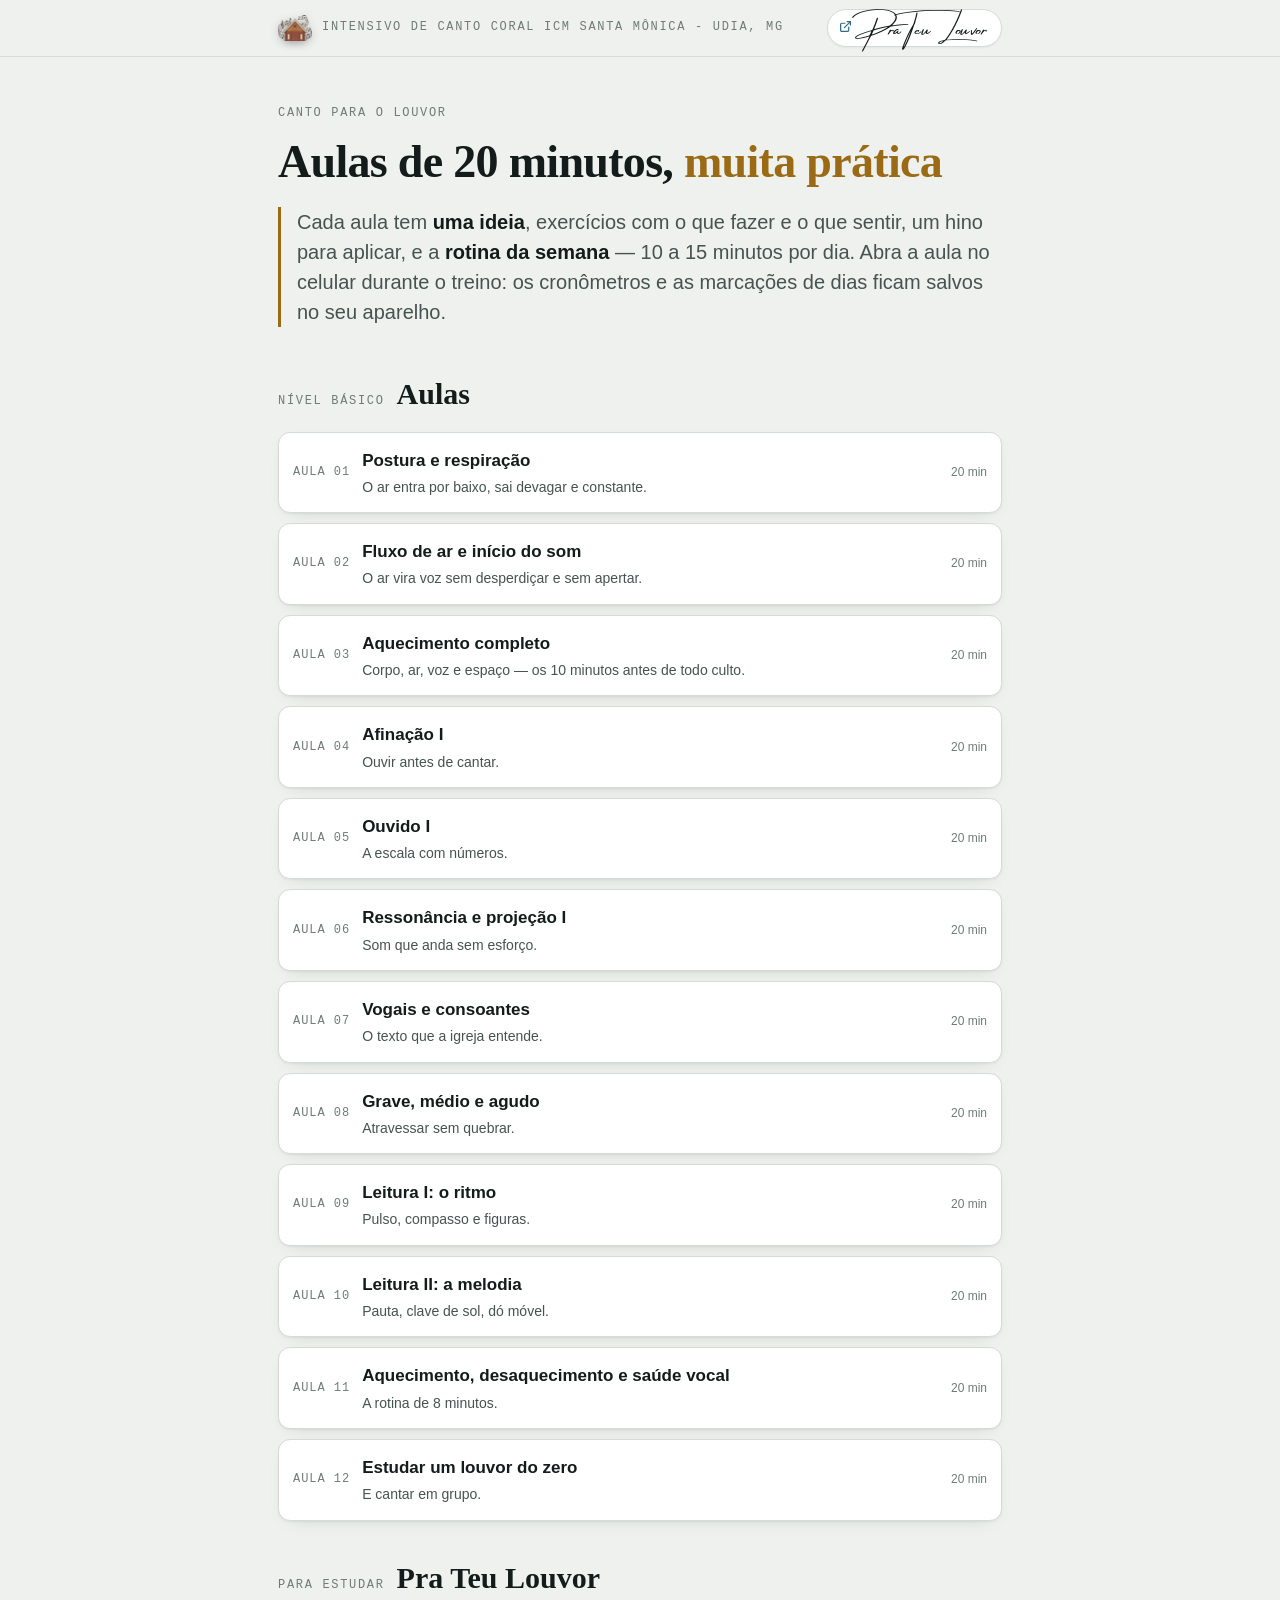
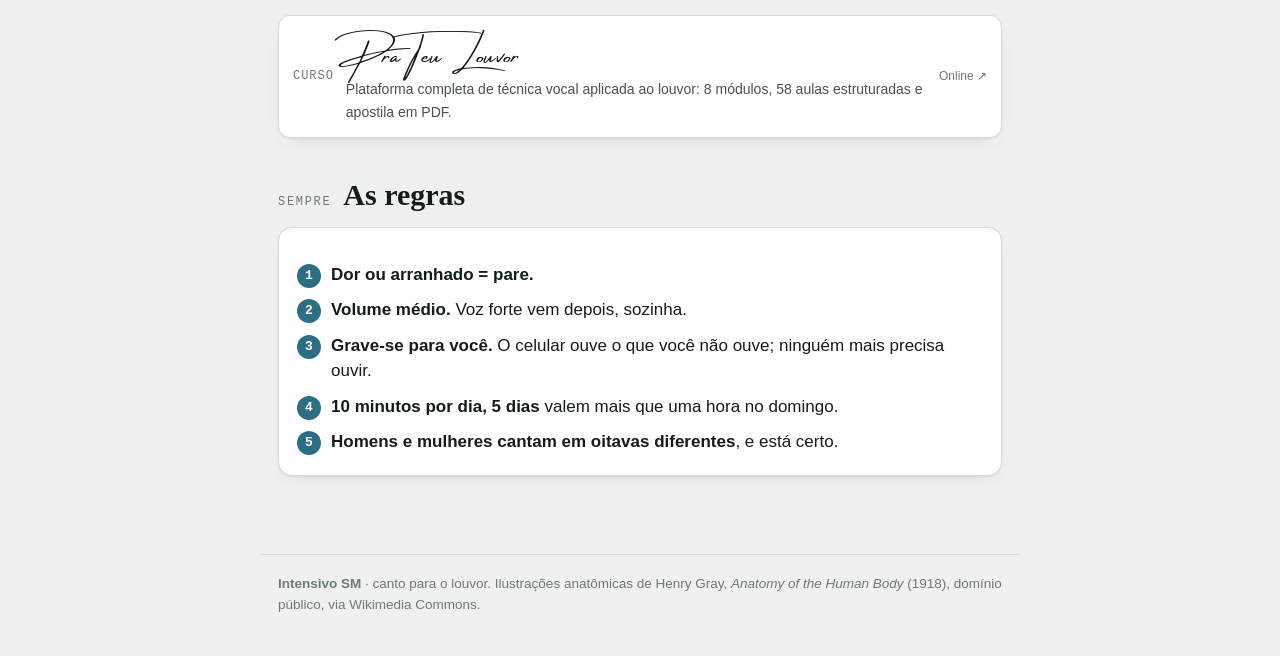
==== commit 102fa181: "Adiciona favicons multi-resolução e transforma link Pra Teu Louvor em botão com borda e ícone" ====
--- a/index.html
+++ b/index.html
@@ -7,6 +7,10 @@
 <meta name="theme-color" content="#0F1513" media="(prefers-color-scheme: dark)">
 <title>Intensivo de Canto Coral ICM Santa Mônica - UDIA, MG — canto para o louvor</title>
 <meta name="description" content="Aulas de canto de 20 minutos para quem canta na igreja: teoria rápida, muita prática e uma rotina de treino para a semana.">
+<link rel="icon" type="image/x-icon" href="favicon.ico">
+<link rel="icon" type="image/png" sizes="32x32" href="assets/img/favicon-32x32.png">
+<link rel="icon" type="image/png" sizes="16x16" href="assets/img/favicon-16x16.png">
+<link rel="apple-touch-icon" sizes="180x180" href="assets/img/apple-touch-icon.png">
 <link rel="stylesheet" href="assets/style.css">
 <link rel="preload" href="assets/fonts/amsterdam-four-ttf.ttf" as="font" type="font/ttf" crossorigin>
 </head>
@@ -23,7 +27,10 @@
     </div>
     <nav aria-label="Links">
       <!-- Ementa oculta até a refatoração: <a href="https://github.com/jairofilho79/intensivo-sm-canto/blob/main/ementa-intensivo.md">Ementa</a> -->
-      <a href="https://pra-teu-louvor.pages.dev/" target="_blank" rel="noopener" class="topbar-brand" title="Curso Pra Teu Louvor">Pra Teu Louvor</a>
+      <a href="https://pra-teu-louvor.pages.dev/" target="_blank" rel="noopener" class="topbar-brand" title="Curso Pra Teu Louvor">
+        <svg class="topbar-brand-icon" viewBox="0 0 24 24" fill="none" stroke="currentColor" stroke-linecap="round" stroke-linejoin="round" aria-hidden="true"><path d="M18 13v6a2 2 0 0 1-2 2H5a2 2 0 0 1-2-2V8a2 2 0 0 1 2-2h6"></path><polyline points="15 3 21 3 21 9"></polyline><line x1="10" y1="14" x2="21" y2="3"></line></svg>
+        <span class="topbar-brand-text">Pra Teu Louvor</span>
+      </a>
     </nav>
   </div>
 </header>
--- a/assets/style.css
+++ b/assets/style.css
@@ -80,11 +80,15 @@
 .topbar a{display:inline-flex;align-items:center;justify-content:center;min-width:44px;min-height:44px;padding:0 10px;border-radius:10px;text-decoration:none;color:var(--ink-2);font-size:14px;font-weight:600}
 .topbar a:hover{background:var(--surface-2)}
 .topbar a[aria-disabled="true"]{opacity:.35;pointer-events:none}
-.topbar a.topbar-brand{font-family:'Amsterdam Four','Alex Brush',cursive;font-size:24px;font-weight:normal;letter-spacing:.02em;color:var(--ink);line-height:1;white-space:nowrap;padding:0 12px 0 6px;transition:opacity .15s ease}
-.topbar a.topbar-brand:hover{background:transparent;opacity:.8}
-@media (max-width:480px){.topbar a.topbar-brand{font-size:21px;padding:0 8px 0 4px}}
-@media (prefers-color-scheme:dark){:root:not([data-theme="light"]) .topbar a.topbar-brand{color:#ffffff;text-shadow:0 2px 10px rgba(0,0,0,.7)}}
-:root[data-theme="dark"] .topbar a.topbar-brand{color:#ffffff;text-shadow:0 2px 10px rgba(0,0,0,.7)}
+.topbar a.topbar-brand{display:inline-flex;align-items:center;gap:8px;font-family:'Amsterdam Four','Alex Brush',cursive;font-size:20px;font-weight:normal;letter-spacing:.02em;color:var(--ink);line-height:1;white-space:nowrap;min-height:38px;padding:3px 14px 6px 11px;border-radius:999px;border:1px solid var(--rule);background:var(--surface);box-shadow:0 1px 2px rgba(19,28,26,.05);transition:all .15s ease;box-sizing:border-box}
+.topbar a.topbar-brand .topbar-brand-icon{width:13px;height:13px;flex-shrink:0;stroke:var(--accent);stroke-width:2.3;transition:transform .15s ease}
+.topbar a.topbar-brand .topbar-brand-text{margin-top:-2px}
+.topbar a.topbar-brand:hover{background:var(--surface-2);border-color:var(--accent);opacity:1}
+.topbar a.topbar-brand:hover .topbar-brand-icon{transform:translate(1px,-1px)}
+@media (max-width:480px){.topbar a.topbar-brand{font-size:18px;min-height:34px;padding:2px 11px 5px 9px;gap:6px}.topbar a.topbar-brand .topbar-brand-icon{width:12px;height:12px}}
+@media (prefers-color-scheme:dark){:root:not([data-theme="light"]) .topbar a.topbar-brand{color:#ffffff;background:rgba(255,255,255,.06);border-color:rgba(255,255,255,.22);box-shadow:0 1px 3px rgba(0,0,0,.3);text-shadow:0 1px 6px rgba(0,0,0,.6)}:root:not([data-theme="light"]) .topbar a.topbar-brand:hover{background:rgba(255,255,255,.12);border-color:var(--accent)}}
+:root[data-theme="dark"] .topbar a.topbar-brand{color:#ffffff;background:rgba(255,255,255,.06);border-color:rgba(255,255,255,.22);box-shadow:0 1px 3px rgba(0,0,0,.3);text-shadow:0 1px 6px rgba(0,0,0,.6)}
+:root[data-theme="dark"] .topbar a.topbar-brand:hover{background:rgba(255,255,255,.12);border-color:var(--accent)}
 
 /* abertura */
 .hero{padding:40px 0 10px}
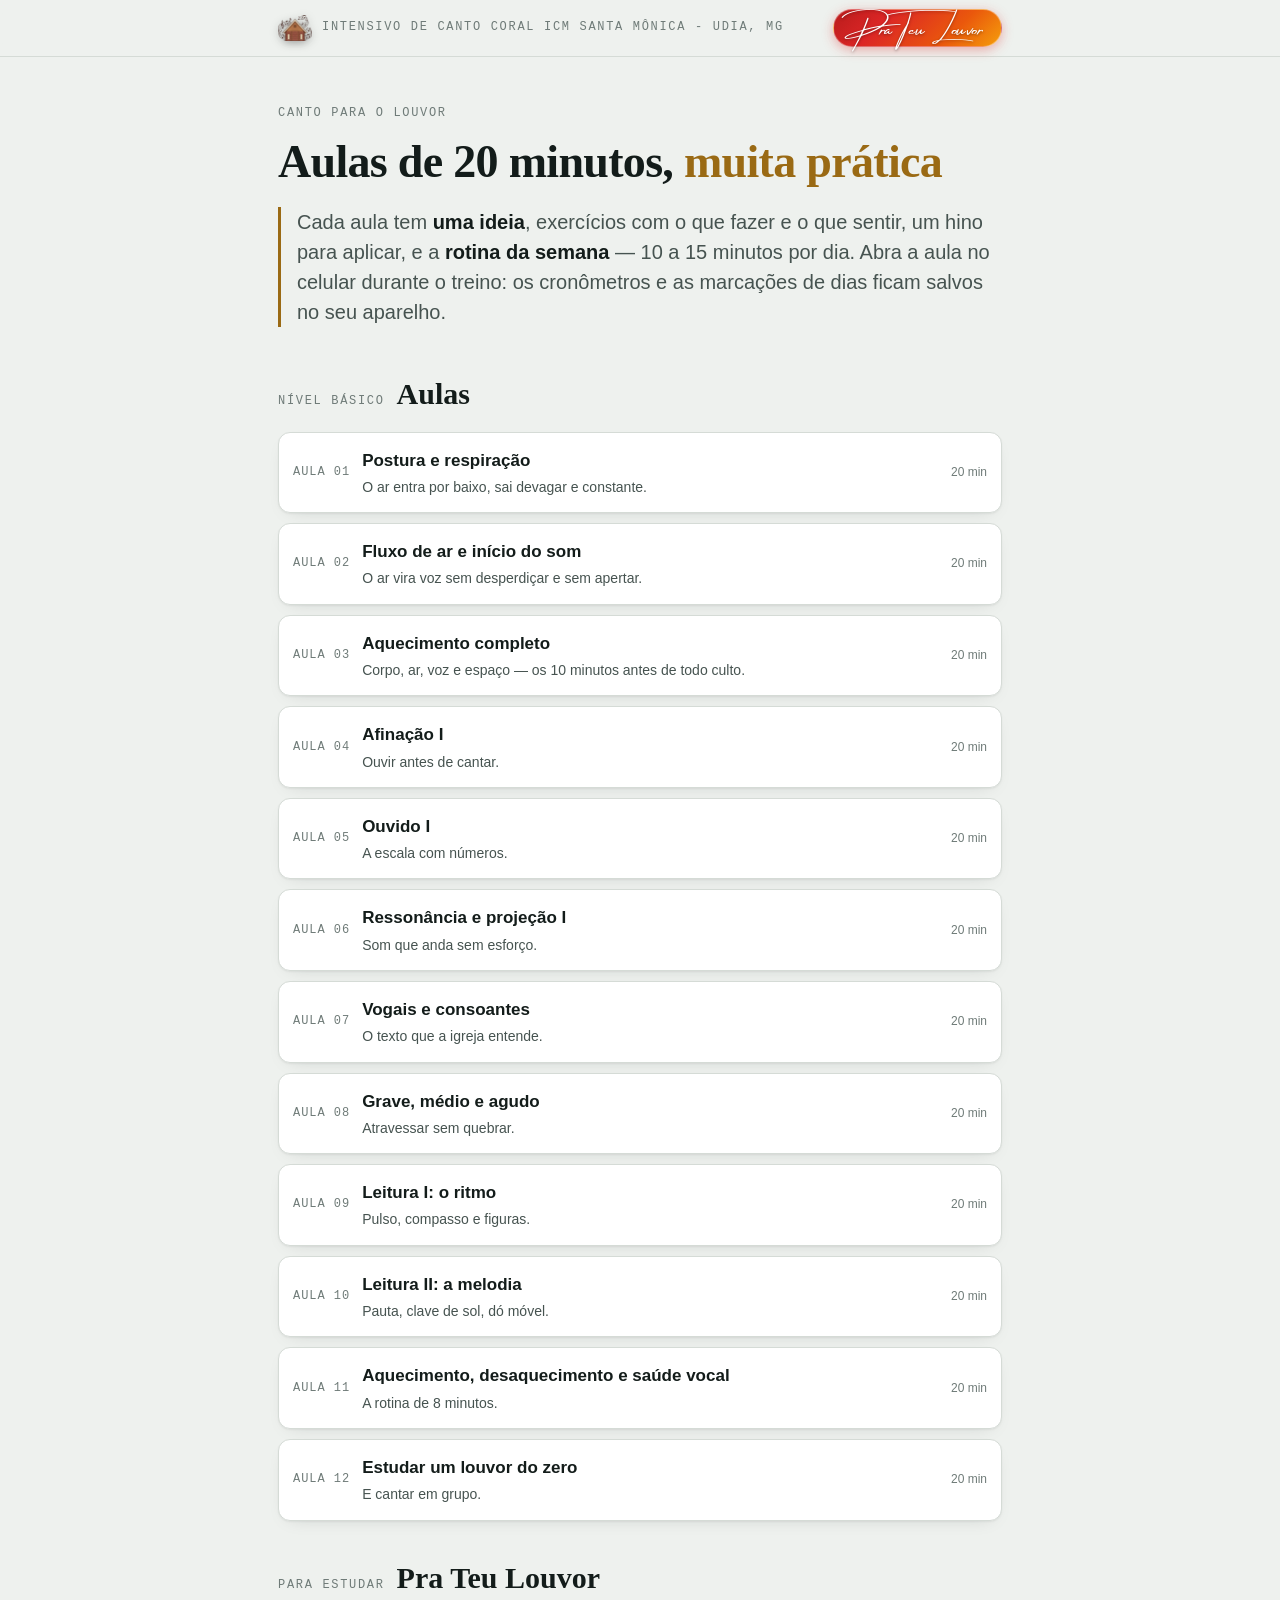
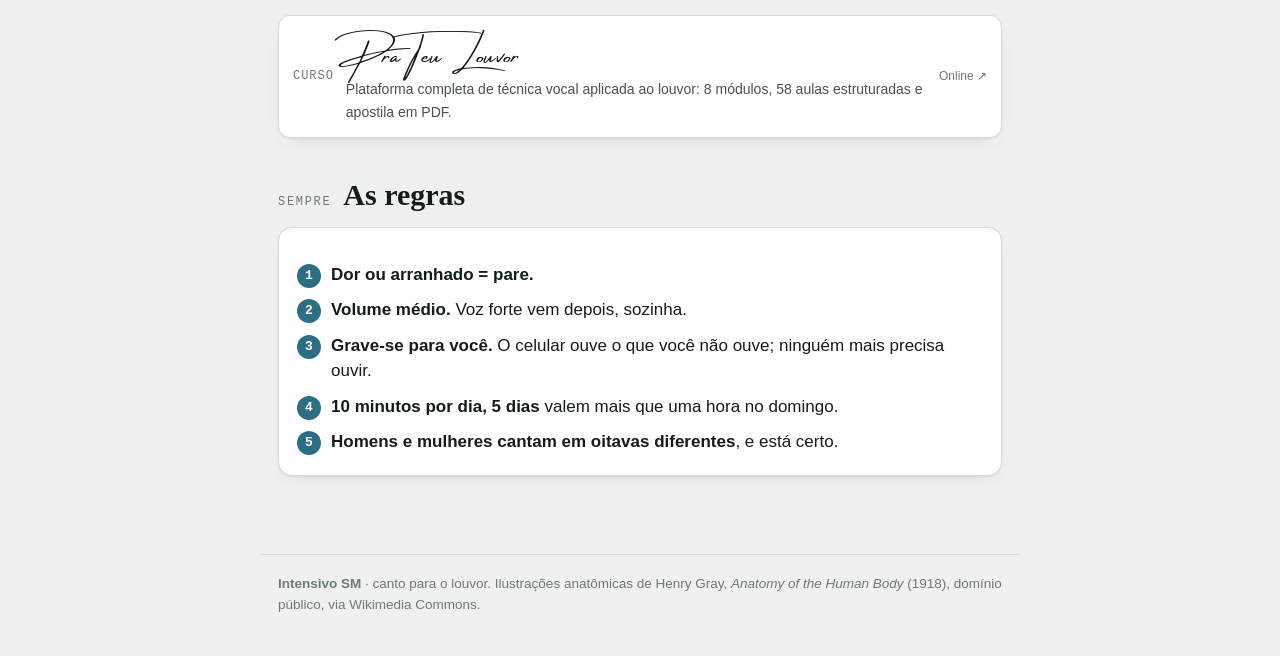
==== commit 9b97d3a7: "Aplica gradiente oficial do Pra Teu Louvor no botão e remove o ícone" ====
--- a/index.html
+++ b/index.html
@@ -28,7 +28,6 @@
     <nav aria-label="Links">
       <!-- Ementa oculta até a refatoração: <a href="https://github.com/jairofilho79/intensivo-sm-canto/blob/main/ementa-intensivo.md">Ementa</a> -->
       <a href="https://pra-teu-louvor.pages.dev/" target="_blank" rel="noopener" class="topbar-brand" title="Curso Pra Teu Louvor">
-        <svg class="topbar-brand-icon" viewBox="0 0 24 24" fill="none" stroke="currentColor" stroke-linecap="round" stroke-linejoin="round" aria-hidden="true"><path d="M18 13v6a2 2 0 0 1-2 2H5a2 2 0 0 1-2-2V8a2 2 0 0 1 2-2h6"></path><polyline points="15 3 21 3 21 9"></polyline><line x1="10" y1="14" x2="21" y2="3"></line></svg>
         <span class="topbar-brand-text">Pra Teu Louvor</span>
       </a>
     </nav>
--- a/assets/style.css
+++ b/assets/style.css
@@ -80,15 +80,11 @@
 .topbar a{display:inline-flex;align-items:center;justify-content:center;min-width:44px;min-height:44px;padding:0 10px;border-radius:10px;text-decoration:none;color:var(--ink-2);font-size:14px;font-weight:600}
 .topbar a:hover{background:var(--surface-2)}
 .topbar a[aria-disabled="true"]{opacity:.35;pointer-events:none}
-.topbar a.topbar-brand{display:inline-flex;align-items:center;gap:8px;font-family:'Amsterdam Four','Alex Brush',cursive;font-size:20px;font-weight:normal;letter-spacing:.02em;color:var(--ink);line-height:1;white-space:nowrap;min-height:38px;padding:3px 14px 6px 11px;border-radius:999px;border:1px solid var(--rule);background:var(--surface);box-shadow:0 1px 2px rgba(19,28,26,.05);transition:all .15s ease;box-sizing:border-box}
-.topbar a.topbar-brand .topbar-brand-icon{width:13px;height:13px;flex-shrink:0;stroke:var(--accent);stroke-width:2.3;transition:transform .15s ease}
+.topbar a.topbar-brand{display:inline-flex;align-items:center;justify-content:center;font-family:'Amsterdam Four','Alex Brush',cursive;font-size:21px;font-weight:normal;letter-spacing:.02em;color:#ffffff !important;line-height:1;white-space:nowrap;min-height:38px;padding:3px 18px 6px 16px;border-radius:999px;background:linear-gradient(135deg, #b91c1c 0%, #dc2626 30%, #ea580c 70%, #f59e0b 100%);border:1px solid rgba(255,255,255,0.35);box-shadow:0 3px 12px rgba(220,38,38,0.35);text-shadow:0 1px 3px rgba(0,0,0,0.4);transition:all .2s ease;box-sizing:border-box}
 .topbar a.topbar-brand .topbar-brand-text{margin-top:-2px}
-.topbar a.topbar-brand:hover{background:var(--surface-2);border-color:var(--accent);opacity:1}
-.topbar a.topbar-brand:hover .topbar-brand-icon{transform:translate(1px,-1px)}
-@media (max-width:480px){.topbar a.topbar-brand{font-size:18px;min-height:34px;padding:2px 11px 5px 9px;gap:6px}.topbar a.topbar-brand .topbar-brand-icon{width:12px;height:12px}}
-@media (prefers-color-scheme:dark){:root:not([data-theme="light"]) .topbar a.topbar-brand{color:#ffffff;background:rgba(255,255,255,.06);border-color:rgba(255,255,255,.22);box-shadow:0 1px 3px rgba(0,0,0,.3);text-shadow:0 1px 6px rgba(0,0,0,.6)}:root:not([data-theme="light"]) .topbar a.topbar-brand:hover{background:rgba(255,255,255,.12);border-color:var(--accent)}}
-:root[data-theme="dark"] .topbar a.topbar-brand{color:#ffffff;background:rgba(255,255,255,.06);border-color:rgba(255,255,255,.22);box-shadow:0 1px 3px rgba(0,0,0,.3);text-shadow:0 1px 6px rgba(0,0,0,.6)}
-:root[data-theme="dark"] .topbar a.topbar-brand:hover{background:rgba(255,255,255,.12);border-color:var(--accent)}
+.topbar a.topbar-brand:hover{background:linear-gradient(135deg, #b91c1c 0%, #dc2626 50%, #ea580c 100%);box-shadow:0 4px 16px rgba(220,38,38,0.55);transform:translateY(-1px);opacity:1}
+.topbar a.topbar-brand:active{transform:translateY(0);box-shadow:0 2px 8px rgba(220,38,38,0.4)}
+@media (max-width:480px){.topbar a.topbar-brand{font-size:18px;min-height:34px;padding:2px 14px 4px 12px}}
 
 /* abertura */
 .hero{padding:40px 0 10px}
